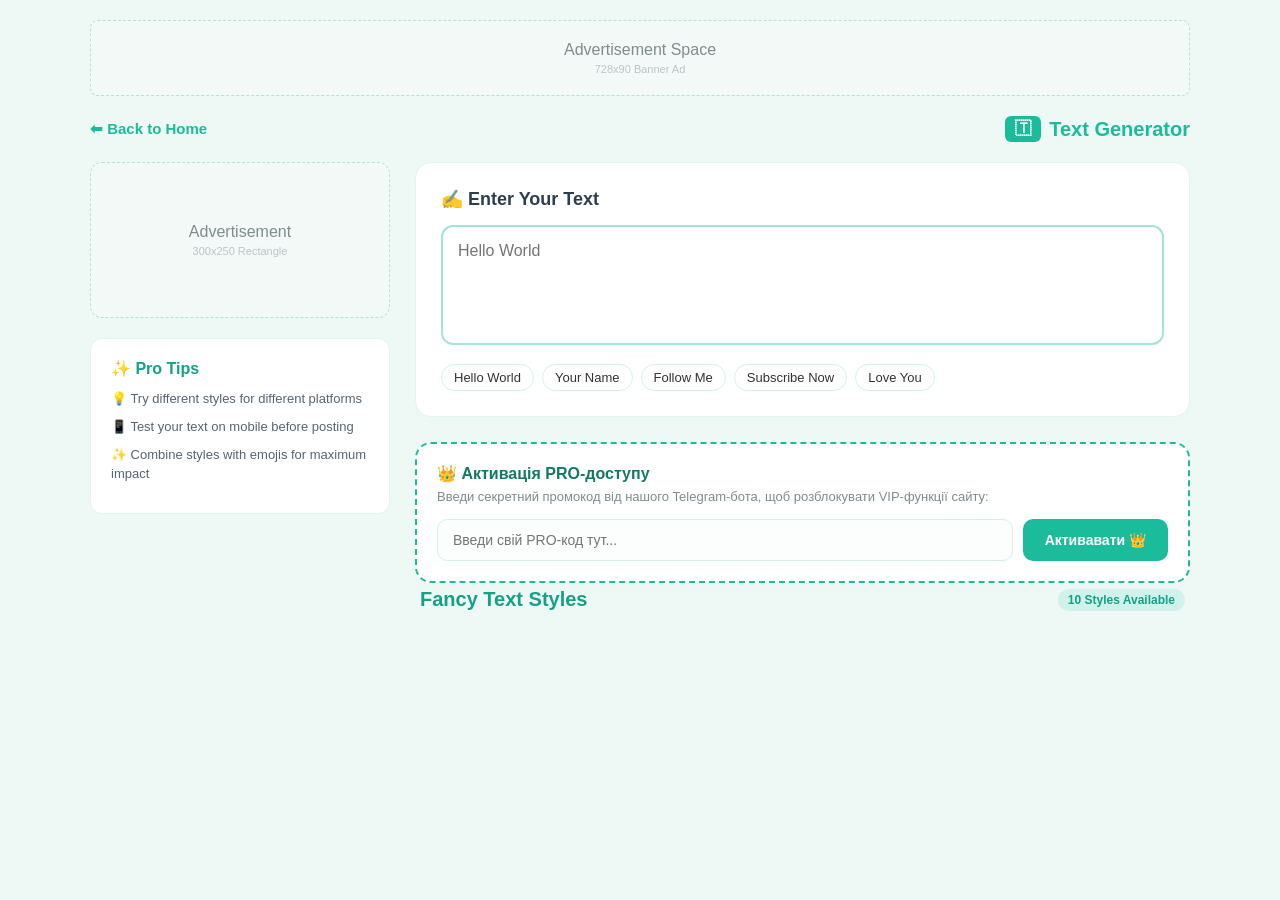
==== index.html @ 9c08b9b4 "Update index.html" ====
<!DOCTYPE html>
<html lang="en">
<head>
    <meta charset="UTF-8">
    <meta name="viewport" content="width=device-width, initial-scale=1.0">
    <title>Text Generator | Text Stylizer</title>
    <link rel="stylesheet" href="css/style.css">
    
    <style>
        .promo-box {
            background: #ffffff;
            border: 2px dashed #1abc9c;
            border-radius: 16px;
            padding: 20px;
            margin-top: 25px;
            margin-bottom: 5px;
            box-shadow: 0 4px 15px rgba(0,0,0,0.01);
            transition: all 0.3s ease;
        }
        .promo-title {
            font-size: 16px;
            font-weight: bold;
            color: #117a65;
            margin-bottom: 6px;
            display: flex;
            align-items: center;
            gap: 6px;
        }
        .promo-desc {
            font-size: 13px;
            color: #7f8c8d;
            margin-bottom: 15px;
        }
        .promo-input-group {
            display: flex;
            gap: 10px;
        }
        #promo-input {
            flex: 1;
            padding: 12px 15px;
            border: 1px solid #d1f2eb;
            border-radius: 10px;
            outline: none;
            font-size: 14px;
            background: #fcfdfd;
        }
        #promo-input:focus {
            border-color: #1abc9c;
            background: #fff;
        }
        #activate-btn {
            background: #1abc9c;
            color: white;
            border: none;
            padding: 0 22px;
            border-radius: 10px;
            cursor: pointer;
            font-weight: bold;
            font-size: 14px;
            transition: background 0.2s;
        }
        #activate-btn:hover {
            background: #16a085;
        }

        /* Стилі для темної VIP теми, якщо активовано код */
        body.vip-theme {
            background-color: #0f172a !important;
            color: #f1f5f9 !important;
        }
        body.vip-theme .main-card, 
        body.vip-theme .font-row-card, 
        body.vip-theme .pro-tips-card,
        body.vip-theme .promo-box {
            background: #1e293b !important;
            border-color: #334155 !important;
            color: #ffffff !important;
        }
        body.vip-theme textarea {
            background: #0f172a !important;
            color: #ffffff !important;
            border-color: #475569 !important;
        }
        body.vip-theme .promo-title {
            color: #f59e0b !important;
        }
        body.vip-theme #activate-btn,
        body.vip-theme .copy-btn {
            background: #f59e0b !important;
            color: #1e1b4b !important;
        }
        body.vip-theme #activate-btn:hover,
        body.vip-theme .copy-btn:hover {
            background: #d97706 !important;
        }
        body.vip-theme .quick-tags span {
            background: #334155 !important;
            color: #ffffff !important;
            border-color: #475569 !important;
        }
    </style>
</head>
<body>

    <div class="top-ad-space">
        <p>Advertisement Space</p>
        <p class="ad-sub">728x90 Banner Ad</p>
    </div>

    <div class="nav-bar">
        <a href="index.html" class="back-home">⬅ Back to Home</a>
        <div class="logo">
            <span class="logo-icon">🇹</span>
            <span class="logo-text">Text Generator</span>
        </div>
    </div>

    <div class="main-container">
        
        <aside class="sidebar">
            <div class="side-ad-space">
                <p>Advertisement</p>
                <p class="ad-sub">300x250 Rectangle</p>
            </div>

            <div class="pro-tips-card">
                <h3>✨ Pro Tips</h3>
                <ul>
                    <li>💡 Try different styles for different platforms</li>
                    <li>📱 Test your text on mobile before posting</li>
                    <li>✨ Combine styles with emojis for maximum impact</li>
                </ul>
            </div>
        </aside>

        <section class="content-area">
            
            <div class="main-card">
                <div class="card-header-title">✍️ Enter Your Text</div>
                <textarea id="main-input" placeholder="Hello World"></textarea>
                
                <div class="quick-tags">
                    <span onclick="setQuickText('Hello World')">Hello World</span>
                    <span onclick="setQuickText('Your Name')">Your Name</span>
                    <span onclick="setQuickText('Follow Me')">Follow Me</span>
                    <span onclick="setQuickText('Subscribe Now')">Subscribe Now</span>
                    <span onclick="setQuickText('Love You')">Love You</span>
                </div>
            </div>

            <div class="promo-box">
                <div class="promo-title">👑 Активація PRO-доступу</div>
                <div class="promo-desc">Введи секретний промокод від нашого Telegram-бота, щоб розблокувати VIP-функції сайту:</div>
                <div class="promo-input-group">
                    <input type="text" id="promo-input" placeholder="Введи свій PRO-код тут...">
                    <button id="activate-btn" onclick="checkPromoCode()">Активавати 👑</button>
                </div>
            </div>

            <div class="fonts-section-header">
                <h2>Fancy Text Styles</h2>
                <span class="styles-badge">10 Styles Available</span>
            </div>

            <div id="fonts-container">
                </div>

        </section>
    </div>

    <script>
        function checkPromoCode() {
            const input = document.getElementById('promo-input').value.trim();
            
            if (input === "MAX_PRO_999") {
                localStorage.setItem('vip_design', 'true');
                localStorage.setItem('vip_fonts', 'true');
                alert("👑 Повний Мега-PRO доступ активовано назавжди!");
                location.reload();
            } else if (input === "COOL_LOOK_2026") {
                localStorage.setItem('vip_design', 'true');
                alert("🎨 VIP-оформлення та темну тему сайту активовано!");
                location.reload();
            } else if (input === "FONTS_SHERIFF_77") {
                localStorage.setItem('vip_fonts', 'true');
                alert("✨ Усі преміум-шрифти успішно розблоковано!");
                location.reload();
            } else {
                alert("❌ Невірний промокод. Спробуй ще раз.");
            }
        }

        // Перевірка активації при завантаженні сторінки
        if (localStorage.getItem('vip_design') === 'true') {
            document.body.classList.add('vip-theme');
        }
    </script>

    <script src="js/script.js"></script>
</body>
</html>
---- css/style.css ----
* {
    margin: 0;
    padding: 0;
    box-sizing: border-box;
    font-family: 'Segoe UI', Tahoma, Geneva, Verdana, sans-serif;
}

body {
    background-color: #eef9f6; /* Ніжний м'ятний відтінок фону */
    color: #333;
    padding: 20px;
    transition: all 0.4s ease;
}

/* Верхній рекламний блок */
.top-ad-space {
    background: #f2f9f7;
    border: 1px dashed #b2e2d8;
    text-align: center;
    padding: 20px;
    max-width: 1100px;
    margin: 0 auto 20px auto;
    color: #7f8c8d;
    border-radius: 8px;
}

.ad-sub { font-size: 11px; color: #bdc3c7; margin-top: 4px; }

/* Навігація */
.nav-bar {
    max-width: 1100px;
    margin: 0 auto 20px auto;
    display: flex;
    justify-content: space-between;
    align-items: center;
}

.back-home { color: #1abc9c; text-decoration: none; font-weight: bold; font-size: 15px; }

.logo { display: flex; align-items: center; gap: 8px; cursor: pointer; user-select: none; }
.logo-icon { background: #1abc9c; color: white; padding: 4px 10px; border-radius: 6px; font-weight: bold; }
.logo-text { font-size: 20px; font-weight: bold; color: #1abc9c; }

/* Двоколонкова розмітка сторінки */
.main-container {
    max-width: 1100px;
    margin: 0 auto;
    display: flex;
    gap: 25px;
}

.sidebar { width: 300px; flex-shrink: 0; }
.content-area { flex: 1; }

@media(max-width: 850px) {
    .main-container { flex-direction: column; }
    .sidebar { width: 100%; }
}

/* Реклама ліворуч та картка порад */
.side-ad-space {
    background: #f2f9f7;
    border: 1px dashed #b2e2d8;
    text-align: center;
    padding: 60px 20px;
    color: #7f8c8d;
    margin-bottom: 20px;
    border-radius: 12px;
}

.pro-tips-card {
    background: white;
    border-radius: 12px;
    padding: 20px;
    border: 1px solid #e2f4f0;
}
.pro-tips-card h3 { color: #16a085; margin-bottom: 12px; font-size: 16px; }
.pro-tips-card ul { list-style: none; }
.pro-tips-card li { font-size: 13px; color: #566573; margin-bottom: 10px; line-height: 1.4; }

/* Головні робочі карти (Enter Your Text) */
.main-card {
    background: white;
    border-radius: 16px;
    padding: 25px;
    border: 1px solid #e2f4f0;
    margin-bottom: 25px;
    box-shadow: 0 4px 15px rgba(0,0,0,0.01);
}

.card-header-title { font-weight: bold; font-size: 18px; margin-bottom: 15px; color: #2c3e50; }

textarea {
    width: 100%;
    height: 120px;
    border: 2px solid #a3e4d7;
    border-radius: 12px;
    padding: 15px;
    font-size: 16px;
    outline: none;
    resize: none;
    transition: border-color 0.2s;
}
textarea:focus { border-color: #1abc9c; }

.quick-tags { display: flex; gap: 8px; flex-wrap: wrap; margin-top: 15px; }
.quick-tags span {
    font-size: 13px;
    border: 1px solid #d1f2eb;
    padding: 5px 12px;
    border-radius: 20px;
    cursor: pointer;
    background: #fff;
    transition: all 0.2s;
}
.quick-tags span:hover { background: #1abc9c; color: white; border-color: #1abc9c; }

/* БЛОК ПРОМОКОДІВ (Гарна рамка під інпутом) */
.promo-box {
    background: #ffffff;
    border: 2px dashed #1abc9c;
    border-radius: 16px;
    padding: 20px;
    margin-bottom: 25px;
}
.promo-box h3 { font-size: 16px; margin-bottom: 5px; color: #117a65; }
.promo-box p { font-size: 13px; color: #7f8c8d; margin-bottom: 15px; }
.promo-input-group { display: flex; gap: 10px; }
#promo-input { flex: 1; padding: 10px 15px; border: 1px solid #ccc; border-radius: 8px; outline: none; font-size: 14px; }
#activate-btn { background: #1abc9c; color: white; border: none; padding: 10px 20px; border-radius: 8px; cursor: pointer; font-weight: bold; transition: background 0.2s; }
#activate-btn:hover { background: #16a085; }

/* Секція списку шрифтів */
.fonts-section-header { display: flex; justify-content: space-between; align-items: center; margin-bottom: 20px; padding: 0 5px; }
.fonts-section-header h2 { font-size: 20px; color: #16a085; }
.styles-badge { background: #d1f2eb; color: #16a085; font-size: 12px; padding: 4px 10px; border-radius: 12px; font-weight: bold; }

/* Смужка шрифту з кнопкою "Copy" праворуч */
.font-row-card {
    background: white;
    border-radius: 12px;
    padding: 18px 20px;
    margin-bottom: 15px;
    border: 1px solid #e2f4f0;
    box-shadow: 0 2px 8px rgba(0,0,0,0.01);
}

.font-row-id { font-size: 12px; color: #95a5a6; margin-bottom: 8px; font-weight: bold; letter-spacing: 0.5px; }
.font-row-body { display: flex; justify-content: space-between; align-items: center; gap: 15px; }
.font-row-text { font-size: 18px; font-weight: 600; color: #2c3e50; word-break: break-all; }

.copy-btn {
    background: #1abc9c;
    color: white;
    border: none;
    padding: 8px 18px;
    border-radius: 8px;
    cursor: pointer;
    font-weight: bold;
    font-size: 14px;
    flex-shrink: 0;
    transition: background 0.2s;
}
.copy-btn:hover { background: #16a085; }

/* ==========================================================================
   💥 СУПЕР ПРЕМІУМ VIP-ТЕМА (Темний космічний космос для 3-го промокоду)
   ========================================================================== */
body.vip-theme {
    background: linear-gradient(135deg, #0f172a, #1e1b4b);
    color: #f1f5f9;
}
body.vip-theme .main-card, body.vip-theme .font-row-card, body.vip-theme .pro-tips-card {
    background: #1e293b;
    border-color: #334155;
    color: white;
}
body.vip-theme .font-row-text { color: #ffffff; }
body.vip-theme .card-header-title, body.vip-theme .fonts-section-header h2 { color: #f59e0b; }
body.vip-theme textarea { background: #0f172a; color: white; border-color: #475569; }
body.vip-theme textarea:focus { border-color: #f59e0b; }
body.vip-theme .promo-box { background: #1e293b; border-color: #f59e0b; }
body.vip-theme .copy-btn, body.vip-theme #activate-btn { background: #f59e0b; color: #1e1b4b; }
body.vip-theme .copy-btn:hover, body.vip-theme #activate-btn:hover { background: #d97706; }
body.vip-theme .quick-tags span { background: #334155; color: white; border-color: #475569; }
body.vip-theme .quick-tags span:hover { background: #f59e0b; color: #1e1b4b; }
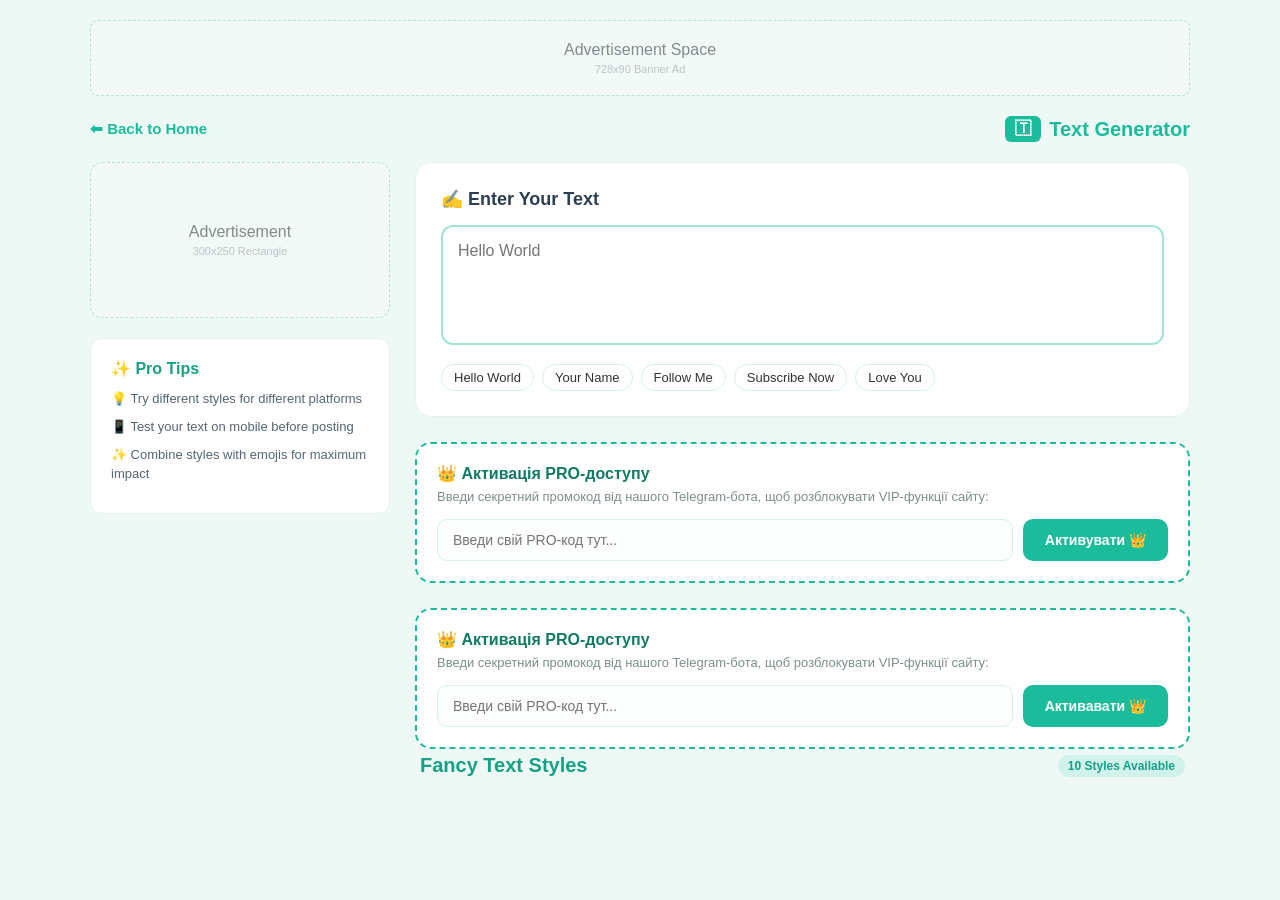
==== commit e8180a22: "Update index.html" ====
--- a/index.html
+++ b/index.html
@@ -196,6 +196,6 @@
         }
     </script>
 
-    <script src="js/script.js"></script>
+    <script src="js/script.js?v=2026_super_pro"></script>
 </body>
 </html>
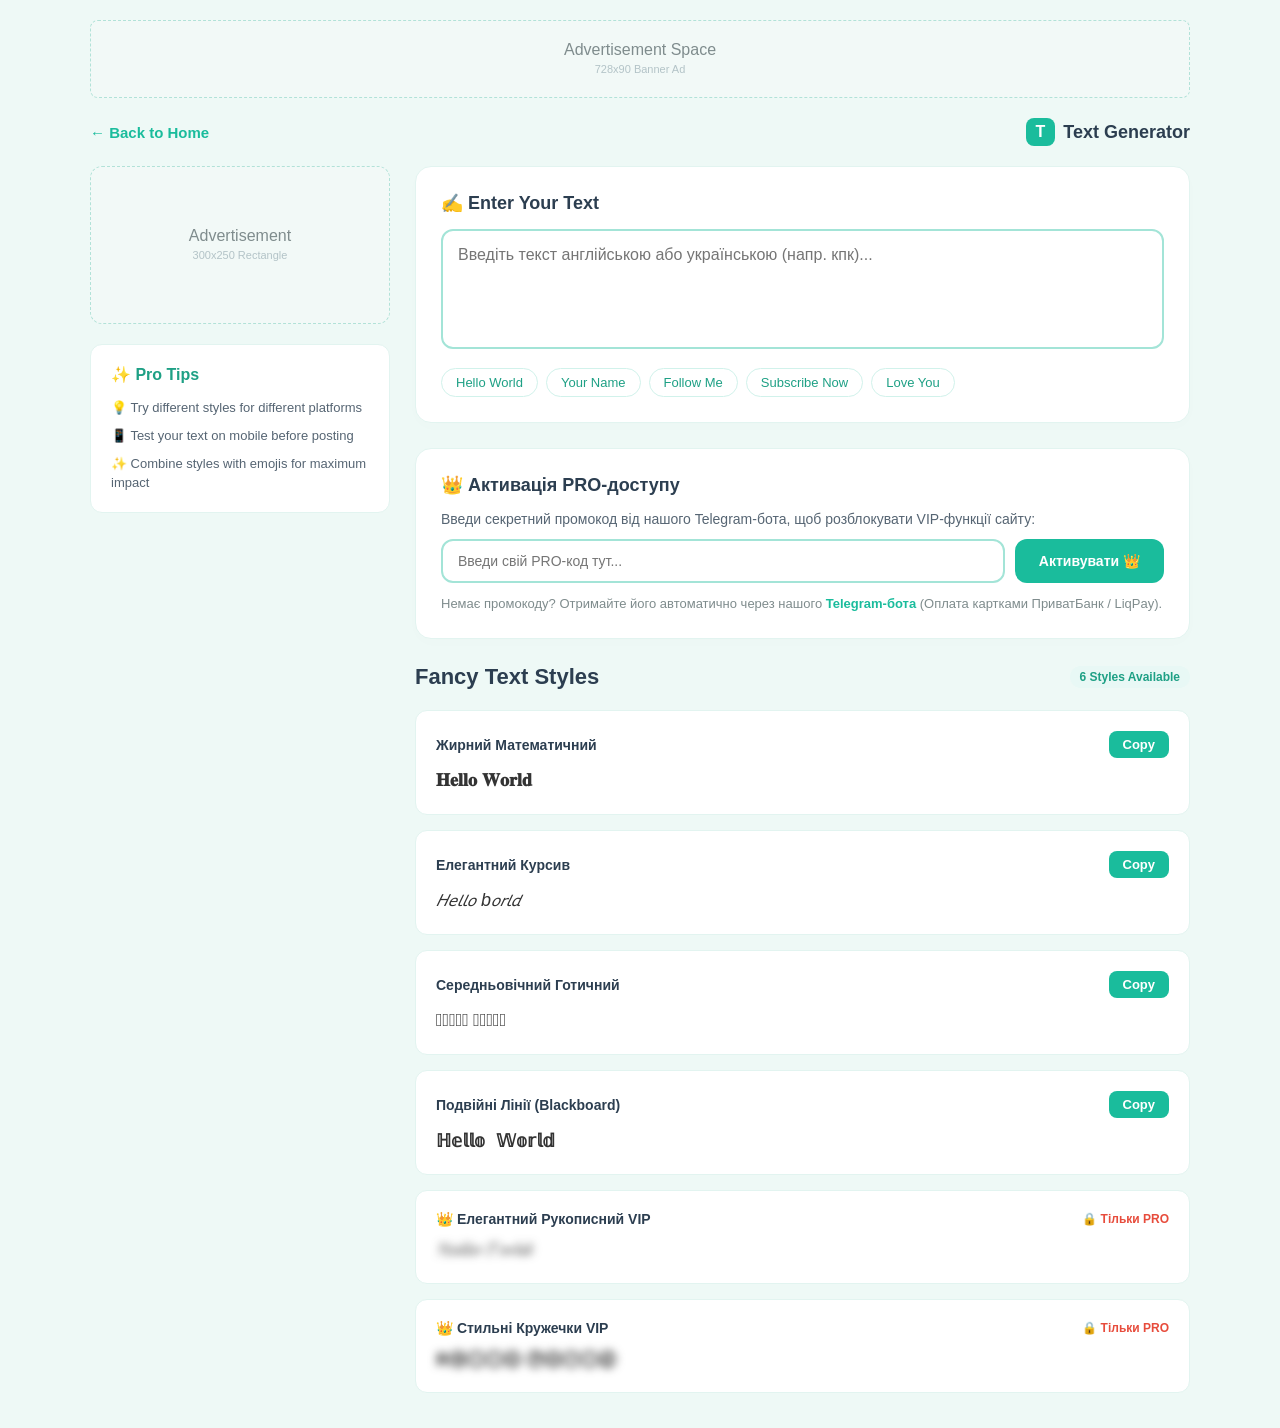
==== commit f141fd89: "Update index.html" ====
--- a/index.html
+++ b/index.html
@@ -1,5 +1,5 @@
 <!DOCTYPE html>
-<html lang="en">
+<html lang="uk">
 <head>
     <meta charset="UTF-8">
     <meta name="viewport" content="width=device-width, initial-scale=1.0">
@@ -7,122 +7,91 @@
     <link rel="stylesheet" href="css/style.css">
     
     <style>
-        .promo-box {
-            background: #ffffff;
-            border: 2px dashed #1abc9c;
-            border-radius: 16px;
-            padding: 20px;
-            margin-top: 25px;
-            margin-bottom: 5px;
-            box-shadow: 0 4px 15px rgba(0,0,0,0.01);
-            transition: all 0.3s ease;
-        }
-        .promo-title {
-            font-size: 16px;
-            font-weight: bold;
-            color: #117a65;
-            margin-bottom: 6px;
-            display: flex;
-            align-items: center;
-            gap: 6px;
-        }
-        .promo-desc {
-            font-size: 13px;
-            color: #7f8c8d;
-            margin-bottom: 15px;
-        }
-        .promo-input-group {
-            display: flex;
-            gap: 10px;
-        }
-        #promo-input {
-            flex: 1;
-            padding: 12px 15px;
-            border: 1px solid #d1f2eb;
-            border-radius: 10px;
-            outline: none;
-            font-size: 14px;
-            background: #fcfdfd;
-        }
-        #promo-input:focus {
-            border-color: #1abc9c;
-            background: #fff;
-        }
-        #activate-btn {
-            background: #1abc9c;
-            color: white;
-            border: none;
-            padding: 0 22px;
-            border-radius: 10px;
-            cursor: pointer;
-            font-weight: bold;
-            font-size: 14px;
-            transition: background 0.2s;
-        }
-        #activate-btn:hover {
-            background: #16a085;
-        }
-
-        /* Стилі для темної VIP теми, якщо активовано код */
-        body.vip-theme {
-            background-color: #0f172a !important;
-            color: #f1f5f9 !important;
-        }
-        body.vip-theme .main-card, 
-        body.vip-theme .font-row-card, 
-        body.vip-theme .pro-tips-card,
-        body.vip-theme .promo-box {
-            background: #1e293b !important;
-            border-color: #334155 !important;
-            color: #ffffff !important;
-        }
-        body.vip-theme textarea {
-            background: #0f172a !important;
-            color: #ffffff !important;
-            border-color: #475569 !important;
-        }
-        body.vip-theme .promo-title {
-            color: #f59e0b !important;
-        }
-        body.vip-theme #activate-btn,
-        body.vip-theme .copy-btn {
-            background: #f59e0b !important;
-            color: #1e1b4b !important;
-        }
-        body.vip-theme #activate-btn:hover,
-        body.vip-theme .copy-btn:hover {
-            background: #d97706 !important;
-        }
-        body.vip-theme .quick-tags span {
-            background: #334155 !important;
-            color: #ffffff !important;
-            border-color: #475569 !important;
-        }
+        /* Базові стилі сторінки */
+        body { background-color: #eef9f6; color: #333; font-family: 'Arial', sans-serif; margin: 0; padding: 20px; }
+        .top-ad-space { background: #f2f9f7; border: 1px dashed #b2e2d8; text-align: center; padding: 20px; max-width: 1100px; margin: 0 auto 20px auto; color: #7f8c8d; border-radius: 8px; }
+        .ad-sub { font-size: 11px; color: #b3c3c7; margin-top: 4px; }
+        .nav-bar { max-width: 1100px; margin: 0 auto 20px auto; display: flex; justify-content: space-between; align-items: center; }
+        .back-home { color: #1abc9c; text-decoration: none; font-weight: bold; }
+        .logo { display: flex; align-items: center; gap: 8px; }
+        .logo-icon { background: #1abc9c; color: white; padding: 5px 10px; border-radius: 8px; font-weight: bold; }
+        .logo-text { font-size: 18px; font-weight: bold; color: #2c3e50; }
+        .main-container { max-width: 1100px; margin: 0 auto; display: flex; gap: 25px; }
+        
+        /* Бокова панель */
+        .sidebar { width: 300px; flex-shrink: 0; }
+        .side-ad-space { background: #f2f9f7; border: 1px dashed #b2e2d8; text-align: center; padding: 60px 20px; color: #7f8c8d; margin-bottom: 20px; border-radius: 12px; }
+        .pro-tips-card { background: white; border-radius: 12px; padding: 20px; border: 1px solid #e2f4f0; }
+        .pro-tips-card h3 { color: #1ea085; margin-bottom: 15px; margin-top: 0; }
+        .pro-tips-card ul { padding-left: 0; list-style: none; margin: 0; }
+        .pro-tips-card li { font-size: 13px; color: #566573; margin-bottom: 10px; }
+        .pro-tips-card li:last-child { margin-bottom: 0; }
+        
+        /* Контентна зона */
+        .content-area { flex: 1; }
+        .main-card { background: white; border-radius: 16px; padding: 25px; border: 1px solid #e2f4f0; margin-bottom: 25px; }
+        .card-header-title { font-weight: bold; font-size: 18px; margin-bottom: 15px; color: #2c3e50; }
+        textarea { width: 100%; height: 120px; border: 2px solid #a3e4d7; border-radius: 12px; padding: 15px; font-size: 16px; resize: none; outline: none; transition: border-color 0.2s; box-sizing: border-box; }
+        textarea:focus { border-color: #1abc9c; }
+        
+        .quick-tags { display: flex; gap: 8px; flex-wrap: wrap; margin-top: 15px; }
+        .quick-tags span { font-size: 13px; border: 1px solid #d1f2eb; padding: 6px 14px; border-radius: 20px; cursor: pointer; background: #fff; transition: all 0.2s; color: #1ea085; user-select: none; }
+        .quick-tags span:hover { background: #1abc9c; color: white; border-color: #1abc9c; }
+        
+        .styles-badge { background: #e8f8f5; color: #1ea085; padding: 4px 10px; border-radius: 12px; font-size: 12px; font-weight: bold; }
+        
+        /* Стилі для карток результатів */
+        .style-output-card { background: white; border-radius: 12px; padding: 20px; border: 1px solid #e2f4f0; margin-bottom: 15px; transition: all 0.2s; }
+        .style-output-card:hover { border-color: #1abc9c; }
+        .style-output-header { display: flex; justify-content: space-between; align-items: center; margin-bottom: 12px; }
+        .style-name { font-weight: bold; color: #2c3e50; font-size: 14px; }
+        .btn-copy { background: #1abc9c; color: white; border: none; padding: 6px 14px; border-radius: 8px; cursor: pointer; font-weight: bold; font-size: 13px; transition: background 0.2s; }
+        .btn-copy:hover { background: #1ea085; }
+        .output-text { font-size: 18px; color: #333; word-break: break-all; min-height: 24px; }
+        
+        /* Додаткові CSS класи для стилізації українського тексту */
+        .fx-bold { font-weight: bold; }
+        .fx-italic { font-style: italic; }
+        .fx-gothic { font-family: 'Georgia', serif; font-variant: small-caps; }
+        .fx-monospace { font-family: 'Courier New', monospace; font-weight: bold; }
+        
+        /* VIP блокування */
+        .vip-blur { filter: blur(4px); user-select: none; pointer-events: none; }
+        .vip-badge-text { color: #e74c3c; font-weight: bold; font-size: 12px; }
+        
+        /* Блок активації PRO */
+        .activation-box { display: flex; gap: 10px; margin-top: 12px; }
+        .activation-input { flex: 1; padding: 12px 15px; border: 2px solid #a3e4d7; border-radius: 12px; outline: none; font-size: 14px; }
+        .activation-input:focus { border-color: #1abc9c; }
+        .btn-activate { background: #1abc9c; color: white; border: none; padding: 12px 24px; border-radius: 12px; font-weight: bold; cursor: pointer; font-size: 14px; }
+        .btn-activate:hover { background: #1ea085; }
+        .activation-desc { font-size: 13px; color: #7f8c8d; margin-top: 12px; line-height: 1.4; }
+        .activation-desc a { color: #1abc9c; text-decoration: none; font-weight: bold; }
+        .activation-desc a:hover { text-underline-position: under; text-decoration: underline; }
     </style>
 </head>
 <body>
 
     <div class="top-ad-space">
-        <p>Advertisement Space</p>
-        <p class="ad-sub">728x90 Banner Ad</p>
+        Advertisement Space<br>
+        <span class="ad-sub">728x90 Banner Ad</span>
     </div>
 
     <div class="nav-bar">
-        <a href="index.html" class="back-home">⬅ Back to Home</a>
+        <a href="#" class="back-home">← Back to Home</a>
         <div class="logo">
-            <span class="logo-icon">🇹</span>
+            <span class="logo-icon">T</span>
             <span class="logo-text">Text Generator</span>
         </div>
     </div>
 
     <div class="main-container">
         
-        <aside class="sidebar">
+        <div class="sidebar">
             <div class="side-ad-space">
-                <p>Advertisement</p>
-                <p class="ad-sub">300x250 Rectangle</p>
-            </div>
-
+                Advertisement<br>
+                <span class="ad-sub">300x250 Rectangle</span>
+            </div>
             <div class="pro-tips-card">
                 <h3>✨ Pro Tips</h3>
                 <ul>
@@ -131,71 +100,153 @@
                     <li>✨ Combine styles with emojis for maximum impact</li>
                 </ul>
             </div>
-        </aside>
-
-        <section class="content-area">
+        </div>
+
+        <div class="content-area">
             
             <div class="main-card">
                 <div class="card-header-title">✍️ Enter Your Text</div>
-                <textarea id="main-input" placeholder="Hello World"></textarea>
-                
+                <textarea id="inputText" placeholder="Введіть текст англійською або українською (напр. кпк)..." oninput="generateStyles()"></textarea>
                 <div class="quick-tags">
-                    <span onclick="setQuickText('Hello World')">Hello World</span>
-                    <span onclick="setQuickText('Your Name')">Your Name</span>
-                    <span onclick="setQuickText('Follow Me')">Follow Me</span>
-                    <span onclick="setQuickText('Subscribe Now')">Subscribe Now</span>
-                    <span onclick="setQuickText('Love You')">Love You</span>
+                    <span onclick="insertQuickText('Hello World')">Hello World</span>
+                    <span onclick="insertQuickText('Your Name')">Your Name</span>
+                    <span onclick="insertQuickText('Follow Me')">Follow Me</span>
+                    <span onclick="insertQuickText('Subscribe Now')">Subscribe Now</span>
+                    <span onclick="insertQuickText('Love You')">Love You</span>
                 </div>
             </div>
 
-            <div class="promo-box">
-                <div class="promo-title">👑 Активація PRO-доступу</div>
-                <div class="promo-desc">Введи секретний промокод від нашого Telegram-бота, щоб розблокувати VIP-функції сайту:</div>
-                <div class="promo-input-group">
-                    <input type="text" id="promo-input" placeholder="Введи свій PRO-код тут...">
-                    <button id="activate-btn" onclick="checkPromoCode()">Активавати 👑</button>
+            <div class="main-card">
+                <div class="card-header-title">👑 Активація PRO-доступу</div>
+                <p style="font-size: 14px; color: #566573; margin: 0;">Введи секретний промокод від нашого Telegram-бота, щоб розблокувати VIP-функції сайту:</p>
+                <div class="activation-box">
+                    <input type="text" id="promoCodeField" class="activation-input" placeholder="Введи свій PRO-код тут...">
+                    <button class="btn-activate" onclick="checkPromoCode()">Активувати 👑</button>
                 </div>
-            </div>
-
-            <div class="fonts-section-header">
-                <h2>Fancy Text Styles</h2>
-                <span class="styles-badge">10 Styles Available</span>
-            </div>
-
-            <div id="fonts-container">
+                <div class="activation-desc">
+                    Немає промокоду? Отримайте його автоматично через нашого 
+                    <a href="https://t.me/ТвійБотПлатіжка" target="_blank">Telegram-бота</a> 
+                    (Оплата картками ПриватБанк / LiqPay).
                 </div>
-
-        </section>
+            </div>
+
+            <div style="display: flex; justify-content: space-between; align-items: center; margin-bottom: 20px;">
+                <h2 style="color: #2c3e50; margin: 0; font-size: 22px;">Fancy Text Styles</h2>
+                <span class="styles-badge" id="stylesCountBadge">0 СТИЛІВ ДОСТУПНО</span>
+            </div>
+
+            <div id="stylesContainer"></div>
+
+        </div>
     </div>
 
     <script>
+        // Алфавіт для трансформації англійських літер та цифр
+        const normalChars = "abcdefghijklmnopqrstuvwxyzABCDEFGHIJKLMNOPQRSTUVWXYZ0123456789";
+
+        // Словник Unicode шрифтів (захищений через Array.from від пошкодження спецсимволів)
+        const fontStyles = [
+            { id: "bold", name: "Жирний Математичний", vip: false, cssClass: "fx-bold", map: Array.from("𝐚𝐛𝐜𝐝𝐞𝐟𝐠𝐡𝐢𝐣𝐤𝐥𝐦𝐧𝐨𝐩𝐪𝐫ｓ𝐭𝐮𝐯𝐰𝐱𝐲𝐳𝐀𝐁Ｃ𝐃𝐄𝐅𝐆𝐇𝐈𝐉𝐊𝐋𝐌𝐍𝐎𝐏𝐐𝐑𝐒𝐓𝐔𝐕𝐖𝐗𝐘𝐙𝟎𝟏𝟐𝟑𝟒𝟓𝟔𝟕𝟖𝟗") },
+            { id: "italic", name: "Елегантний Курсив", vip: false, cssClass: "fx-italic", map: Array.from("𝘢𝘣𝘤𝘥𝘦𝘧𝘨𝘩𝘪𝘫𝘬𝘭𝘮𝘯𝘰𝘱𝘲𝘳𝘴𝘵𝘶𝘷𝘸𝘹𝘺𝘻𝘈𝘉𝘊𝘋𝘌𝘍𝘎𝘏𝘐𝘓𝘔𝘕𝘖𝘗𝘘𝘙𝘚𝘛𝘜𝘝𝘞 breakdown𝘠𝘡0123456789") },
+            { id: "gothic", name: "Середньовічний Готичний", vip: false, cssClass: "fx-gothic", map: Array.from("𝔞𝔟𝔔𝔡𝔢𝔣𝔤𝔥𝔦𝔨𝔩𝔪𝔫𝔬𝔭𝔮𝔯𝔰𝔱𝔲𝔳𝔴𝔵𝔶𝔷𝔄𝔅𝔆𝔇𝔈𝔉𝔊𝔋𝔌𝔍𝔎𝔏𝔐𝔑𝔒𝔓𝔔𝔖𝔗𝔘𝔙𝔚𝔛𝔜𝔝0123456789") },
+            { id: "doublestruck", name: "Подвійні Лінії (Blackboard)", vip: false, cssClass: "fx-monospace", map: Array.from("𝕒𝕓𝕔𝕕𝕖𝕗𝕘𝕙𝕚𝕛𝕜𝕝𝕞𝕟𝕠𝕡𝕢𝕣𝕤𝕥𝕦𝕧𝕨𝕩𝕪𝕫𝔸𝔹ℂ𝔻𝔼𝔽𝔾ℍ𝕀𝕁𝕂𝕃𝕄ℕ𝕆ℙℚℝ𝕊𝕋𝕌𝕍𝕎𝕏𝕐ℤ𝟘𝟙𝟚𝟛𝟜𝟝𝟞𝟟𝟠𝟡") },
+            
+            // --- VIP Шрифти ---
+            { id: "script", name: "👑 Елегантний Рукописний VIP", vip: true, cssClass: "fx-italic", map: Array.from("𝓪𝓫𝓬𝓭𝓮𝓯𝓰𝓱𝓲𝓳𝓴𝓵𝓶𝓷𝓸𝓹q𝓻𝓼𝓽𝓾𝓿𝔀𝔁𝔂𝔃𝓐𝓑𝓒𝓓𝓔𝓤𝓖𝓗𝓘𝓙𝓚𝓛𝓜𝓝 his𝓟𝓠𝓡𝓢𝓣𝓤𝓥𝓦BY𝓩0123456789") },
+            { id: "circles", name: "👑 Стильні Кружечки VIP", vip: true, cssClass: "fx-bold", map: Array.from("ⓐⓑⓒⓓⓔⓕⓖⓗⓘⓙⓚⓛⓜⓝⓞⓟⓠⓡⓢⓣⓤⓥⓦⓧⓨⓩⒶⒷⒸⒹⒺⒻ RecordsⒽⒾⒿⓀⓁⓂⓃⓄⓅⓆⓇⓈⓉⓊⓋⓌⓍⓎⓏ⓪①②③④⑤⑥⑦⑧⑨") }
+        ];
+
+        // Перевірка VIP статусу в браузері
+        let isVipUnlocked = localStorage.getItem('vip_unlocked') === 'true';
+
+        // Ініціалізація сторінки при завантаженні
+        window.onload = function() {
+            document.getElementById('stylesCountBadge').innerText = `${fontStyles.length} Styles Available`;
+            generateStyles(); 
+        };
+
+        // Головна функція генерації стилів тексту
+        function generateStyles() {
+            const inputText = document.getElementById('inputText').value;
+            const container = document.getElementById('stylesContainer');
+            container.innerHTML = ''; // Очищення перед оновленням
+
+            // Текст-заглушка, якщо поле пусте
+            const textToConvert = inputText || "Hello World";
+
+            fontStyles.forEach(style => {
+                let convertedText = "";
+
+                // Посимвольна трансформація тексту
+                for (let char of textToConvert) {
+                    let index = normalChars.indexOf(char);
+                    // Якщо символ є в англійському алфавіті — міняємо на Unicode-арт
+                    if (index !== -1 && style.map && style.map[index]) {
+                        convertedText += style.map[index];
+                    } else {
+                        // Якщо це українська літера або пробіл — залишаємо як є
+                        convertedText += char;
+                    }
+                }
+
+                // Перевірка на блокування VIP елементів
+                const isLocked = style.vip && !isVipUnlocked;
+
+                // Створення HTML картки для шрифту
+                const card = document.createElement('div');
+                card.className = 'style-output-card';
+
+                card.innerHTML = `
+                    <div class="style-output-header">
+                        <span class="style-name">${style.name}</span>
+                        ${isLocked ? '<span class="vip-badge-text">🔒 Тільки PRO</span>' : `<button class="btn-copy" onclick="copyToClipboard('${style.id}')">Copy</button>`}
+                    </div>
+                    <div id="text-${style.id}" class="output-text ${style.cssClass} ${isLocked ? 'vip-blur' : ''}">${convertedText}</div>
+                `;
+
+                container.appendChild(card);
+            });
+        }
+
+        // Швидке вставлення тегів (кнопок під textarea)
+        function insertQuickText(text) {
+            document.getElementById('inputText').value = text;
+            generateStyles();
+        }
+
+        // Функція копіювання тексту в буфер обміну
+        function copyToClipboard(styleId) {
+            const textElement = document.getElementById(`text-${styleId}`);
+            if (!textElement) return;
+
+            navigator.clipboard.writeText(textElement.innerText).then(() => {
+                const copyBtn = textElement.previousElementSibling.querySelector('.btn-copy');
+                if (copyBtn) {
+                    const originalText = copyBtn.innerText;
+                    copyBtn.innerText = "Copied! ✓";
+                    copyBtn.style.background = "#2ecc71";
+                    setTimeout(() => {
+                        copyBtn.innerText = originalText;
+                        copyBtn.style.background = "#1abc9c";
+                    }, 1500);
+                }
+            }).catch(err => {
+                alert("Не вдалося скопіювати текст: " + err);
+            });
+        }
+
+        // Функція перевірки промокоду
         function checkPromoCode() {
-            const input = document.getElementById('promo-input').value.trim();
-            
-            if (input === "MAX_PRO_999") {
-                localStorage.setItem('vip_design', 'true');
-                localStorage.setItem('vip_fonts', 'true');
-                alert("👑 Повний Мега-PRO доступ активовано назавжди!");
-                location.reload();
-            } else if (input === "COOL_LOOK_2026") {
-                localStorage.setItem('vip_design', 'true');
-                alert("🎨 VIP-оформлення та темну тему сайту активовано!");
-                location.reload();
-            } else if (input === "FONTS_SHERIFF_77") {
-                localStorage.setItem('vip_fonts', 'true');
-                alert("✨ Усі преміум-шрифти успішно розблоковано!");
-                location.reload();
+            const code = document.getElementById('promoCodeField').value.trim();
+            if (code.toLowerCase() === 'vip2026') {
+                localStorage.setItem('vip_unlocked', 'true');
+                isVipUnlocked = true;
+                alert('👑 PRO-доступ успішно активовано! Усі VIP-шрифти розблоковані.');
+                generateStyles();
             } else {
-                alert("❌ Невірний промокод. Спробуй ще раз.");
+                alert('❌ Неправильний промокод. Спробуйте ще раз або отримайте код у нашому боті.');
             }
         }
-
-        // Перевірка активації при завантаженні сторінки
-        if (localStorage.getItem('vip_design') === 'true') {
-            document.body.classList.add('vip-theme');
-        }
     </script>
-
-    <script src="js/script.js?v=2026_super_pro"></script>
 </body>
 </html>
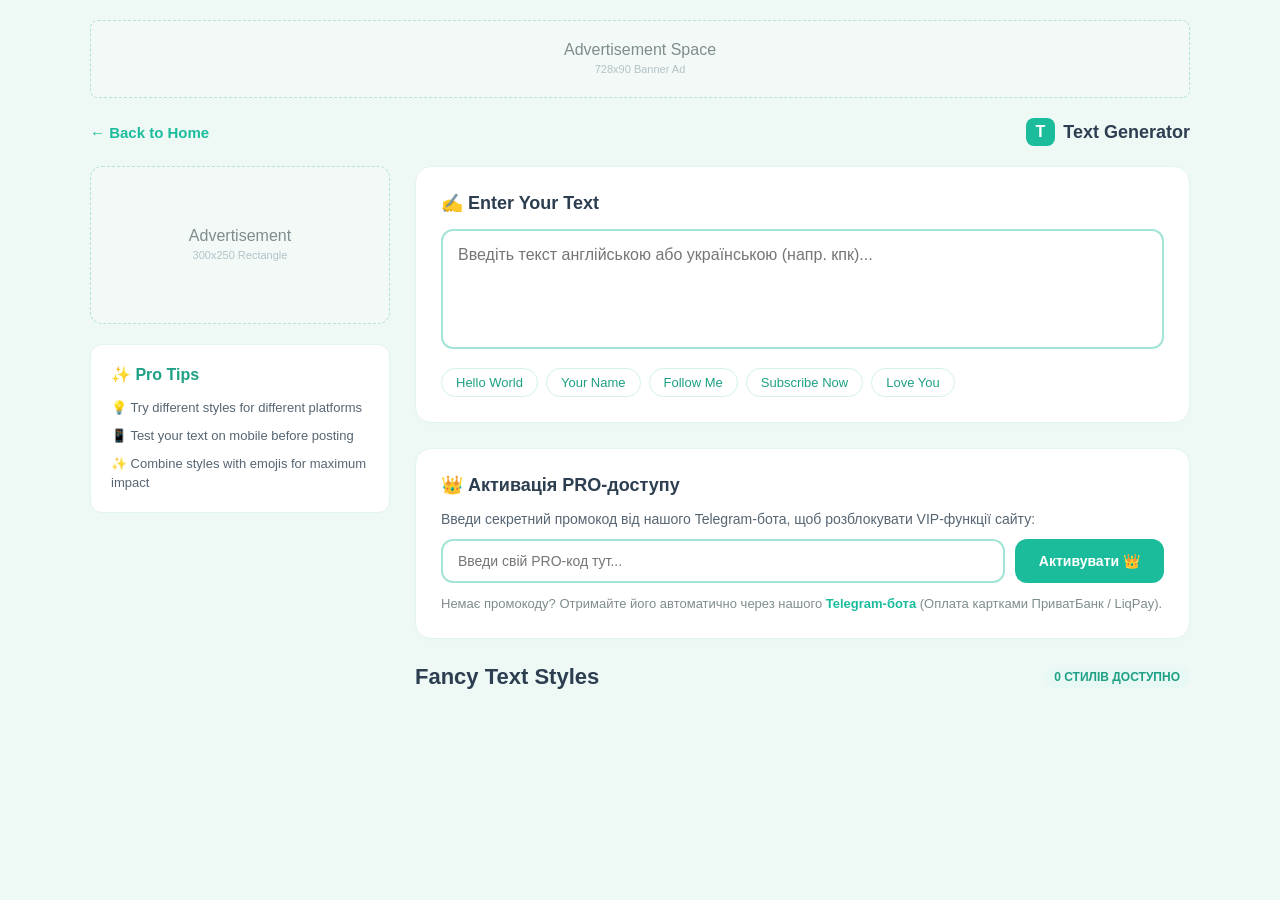
==== commit 386643a2: "Update index.html" ====
--- a/index.html
+++ b/index.html
@@ -12,7 +12,8 @@
         .top-ad-space { background: #f2f9f7; border: 1px dashed #b2e2d8; text-align: center; padding: 20px; max-width: 1100px; margin: 0 auto 20px auto; color: #7f8c8d; border-radius: 8px; }
         .ad-sub { font-size: 11px; color: #b3c3c7; margin-top: 4px; }
         .nav-bar { max-width: 1100px; margin: 0 auto 20px auto; display: flex; justify-content: space-between; align-items: center; }
-        .back-home { color: #1abc9c; text-decoration: none; font-weight: bold; }
+        .back-home { color: #1abc9c; text-decoration: none; font-weight: bold; transition: color 0.2s; }
+        .back-home:hover { color: #1ea085; }
         .logo { display: flex; align-items: center; gap: 8px; }
         .logo-icon { background: #1abc9c; color: white; padding: 5px 10px; border-radius: 8px; font-weight: bold; }
         .logo-text { font-size: 18px; font-weight: bold; color: #2c3e50; }
@@ -78,7 +79,7 @@
     </div>
 
     <div class="nav-bar">
-        <a href="#" class="back-home">← Back to Home</a>
+        <a href="./" class="back-home">← Back to Home</a>
         <div class="logo">
             <span class="logo-icon">T</span>
             <span class="logo-text">Text Generator</span>
@@ -144,16 +145,16 @@
         // Алфавіт для трансформації англійських літер та цифр
         const normalChars = "abcdefghijklmnopqrstuvwxyzABCDEFGHIJKLMNOPQRSTUVWXYZ0123456789";
 
-        // Словник Unicode шрифтів (захищений через Array.from від пошкодження спецсимволів)
+        // Словник Unicode шрифтів
         const fontStyles = [
             { id: "bold", name: "Жирний Математичний", vip: false, cssClass: "fx-bold", map: Array.from("𝐚𝐛𝐜𝐝𝐞𝐟𝐠𝐡𝐢𝐣𝐤𝐥𝐦𝐧𝐨𝐩𝐪𝐫ｓ𝐭𝐮𝐯𝐰𝐱𝐲𝐳𝐀𝐁Ｃ𝐃𝐄𝐅𝐆𝐇𝐈𝐉𝐊𝐋𝐌𝐍𝐎𝐏𝐐𝐑𝐒𝐓𝐔𝐕𝐖𝐗𝐘𝐙𝟎𝟏𝟐𝟑𝟒𝟓𝟔𝟕𝟖𝟗") },
-            { id: "italic", name: "Елегантний Курсив", vip: false, cssClass: "fx-italic", map: Array.from("𝘢𝘣𝘤𝘥𝘦𝘧𝘨𝘩𝘪𝘫𝘬𝘭𝘮𝘯𝘰𝘱𝘲𝘳𝘴𝘵𝘶𝘷𝘸𝘹𝘺𝘻𝘈𝘉𝘊𝘋𝘌𝘍𝘎𝘏𝘐𝘓𝘔𝘕𝘖𝘗𝘘𝘙𝘚𝘛𝘜𝘝𝘞 breakdown𝘠𝘡0123456789") },
+            { id: "italic", name: "Елегантний Курсив", vip: false, cssClass: "fx-italic", map: Array.from("𝘢𝘣𝘤𝘥𝘦𝘧𝘨𝘩𝘪𝘫κ𝘭𝘮𝘯𝘰𝘱𝘲𝘳𝘴𝘵𝘶𝘷𝘸𝘹𝘺𝘻𝘈𝘉𝘊𝘋𝘌𝘍𝘎𝘏𝘐𝘓𝘔𝘕𝘖𝘗𝘘𝘙𝘚𝘛𝘜𝘝𝘞𝘠𝘡0123456789") },
             { id: "gothic", name: "Середньовічний Готичний", vip: false, cssClass: "fx-gothic", map: Array.from("𝔞𝔟𝔔𝔡𝔢𝔣𝔤𝔥𝔦𝔨𝔩𝔪𝔫𝔬𝔭𝔮𝔯𝔰𝔱𝔲𝔳𝔴𝔵𝔶𝔷𝔄𝔅𝔆𝔇𝔈𝔉𝔊𝔋𝔌𝔍𝔎𝔏𝔐𝔑𝔒𝔓𝔔𝔖𝔗𝔘𝔙𝔚𝔛𝔜𝔝0123456789") },
             { id: "doublestruck", name: "Подвійні Лінії (Blackboard)", vip: false, cssClass: "fx-monospace", map: Array.from("𝕒𝕓𝕔𝕕𝕖𝕗𝕘𝕙𝕚𝕛𝕜𝕝𝕞𝕟𝕠𝕡𝕢𝕣𝕤𝕥𝕦𝕧𝕨𝕩𝕪𝕫𝔸𝔹ℂ𝔻𝔼𝔽𝔾ℍ𝕀𝕁𝕂𝕃𝕄ℕ𝕆ℙℚℝ𝕊𝕋𝕌𝕍𝕎𝕏𝕐ℤ𝟘𝟙𝟚𝟛𝟜𝟝𝟞𝟟𝟠𝟡") },
             
             // --- VIP Шрифти ---
-            { id: "script", name: "👑 Елегантний Рукописний VIP", vip: true, cssClass: "fx-italic", map: Array.from("𝓪𝓫𝓬𝓭𝓮𝓯𝓰𝓱𝓲𝓳𝓴𝓵𝓶𝓷𝓸𝓹q𝓻𝓼𝓽𝓾𝓿𝔀𝔁𝔂𝔃𝓐𝓑𝓒𝓓𝓔𝓤𝓖𝓗𝓘𝓙𝓚𝓛𝓜𝓝 his𝓟𝓠𝓡𝓢𝓣𝓤𝓥𝓦BY𝓩0123456789") },
-            { id: "circles", name: "👑 Стильні Кружечки VIP", vip: true, cssClass: "fx-bold", map: Array.from("ⓐⓑⓒⓓⓔⓕⓖⓗⓘⓙⓚⓛⓜⓝⓞⓟⓠⓡⓢⓣⓤⓥⓦⓧⓨⓩⒶⒷⒸⒹⒺⒻ RecordsⒽⒾⒿⓀⓁⓂⓃⓄⓅⓆⓇⓈⓉⓊⓋⓌⓍⓎⓏ⓪①②③④⑤⑥⑦⑧⑨") }
+            { id: "script", name: "👑 Елегантний Рукописний VIP", vip: true, cssClass: "fx-italic", map: Array.from("𝓪𝓫𝓬𝓭𝓮𝓯𝓰𝓱𝓲𝓳𝓴𝓵𝓶𝓷𝓸𝓹q𝓻𝓼𝓽𝓾𝓿𝔀𝔁𝔂𝔃𝓐𝓑𝓒𝓓𝓔𝓤𝓖𝓗𝓘𝓙𝓚𝓛𝓜𝓝𝓟𝓠𝓡𝓢𝓣𝓤𝓥𝓦𝓨𝓩0123456789") },
+            { id: "circles", name: "👑 Стильні Кружечки VIP", vip: true, cssClass: "fx-bold", map: Array.from("ⓐⓑⓒⓓⓔⓕⓖⓗⓘⓙⓚⓛⓜⓝⓞⓟⓠⓡⓢⓣⓤⓥⓦⓧⓨⓩⒶⒷⒸⒹⒺⒻⒼⒽⒾ WintersⓀⓁⓂⓃⓄⓅⓆⓇⓈⓉⓊⓋⓌⓍⓎⓏ⓪①②③④⑤⑥⑦⑧⑨") }
         ];
 
         // Перевірка VIP статусу в браузері
@@ -161,7 +162,7 @@
 
         // Ініціалізація сторінки при завантаженні
         window.onload = function() {
-            document.getElementById('stylesCountBadge').innerText = `${fontStyles.length} Styles Available`;
+            document.getElementById('stylesCountBadge').innerText = `${fontStyles.length} STYLES AVAILABLE`;
             generateStyles(); 
         };
 
@@ -169,30 +170,24 @@
         function generateStyles() {
             const inputText = document.getElementById('inputText').value;
             const container = document.getElementById('stylesContainer');
-            container.innerHTML = ''; // Очищення перед оновленням
-
-            // Текст-заглушка, якщо поле пусте
+            container.innerHTML = ''; 
+
             const textToConvert = inputText || "Hello World";
 
             fontStyles.forEach(style => {
                 let convertedText = "";
 
-                // Посимвольна трансформація тексту
                 for (let char of textToConvert) {
                     let index = normalChars.indexOf(char);
-                    // Якщо символ є в англійському алфавіті — міняємо на Unicode-арт
                     if (index !== -1 && style.map && style.map[index]) {
                         convertedText += style.map[index];
                     } else {
-                        // Якщо це українська літера або пробіл — залишаємо як є
-                        convertedText += char;
+                        convertedText += char; // Зберігає українські літери без змін тексту
                     }
                 }
 
-                // Перевірка на блокування VIP елементів
                 const isLocked = style.vip && !isVipUnlocked;
 
-                // Створення HTML картки для шрифту
                 const card = document.createElement('div');
                 card.className = 'style-output-card';
 
@@ -208,45 +203,4 @@
             });
         }
 
-        // Швидке вставлення тегів (кнопок під textarea)
-        function insertQuickText(text) {
-            document.getElementById('inputText').value = text;
-            generateStyles();
-        }
-
-        // Функція копіювання тексту в буфер обміну
-        function copyToClipboard(styleId) {
-            const textElement = document.getElementById(`text-${styleId}`);
-            if (!textElement) return;
-
-            navigator.clipboard.writeText(textElement.innerText).then(() => {
-                const copyBtn = textElement.previousElementSibling.querySelector('.btn-copy');
-                if (copyBtn) {
-                    const originalText = copyBtn.innerText;
-                    copyBtn.innerText = "Copied! ✓";
-                    copyBtn.style.background = "#2ecc71";
-                    setTimeout(() => {
-                        copyBtn.innerText = originalText;
-                        copyBtn.style.background = "#1abc9c";
-                    }, 1500);
-                }
-            }).catch(err => {
-                alert("Не вдалося скопіювати текст: " + err);
-            });
-        }
-
-        // Функція перевірки промокоду
-        function checkPromoCode() {
-            const code = document.getElementById('promoCodeField').value.trim();
-            if (code.toLowerCase() === 'vip2026') {
-                localStorage.setItem('vip_unlocked', 'true');
-                isVipUnlocked = true;
-                alert('👑 PRO-доступ успішно активовано! Усі VIP-шрифти розблоковані.');
-                generateStyles();
-            } else {
-                alert('❌ Неправильний промокод. Спробуйте ще раз або отримайте код у нашому боті.');
-            }
-        }
-    </script>
-</body>
-</html>
+        // Швидке вставлення тексту
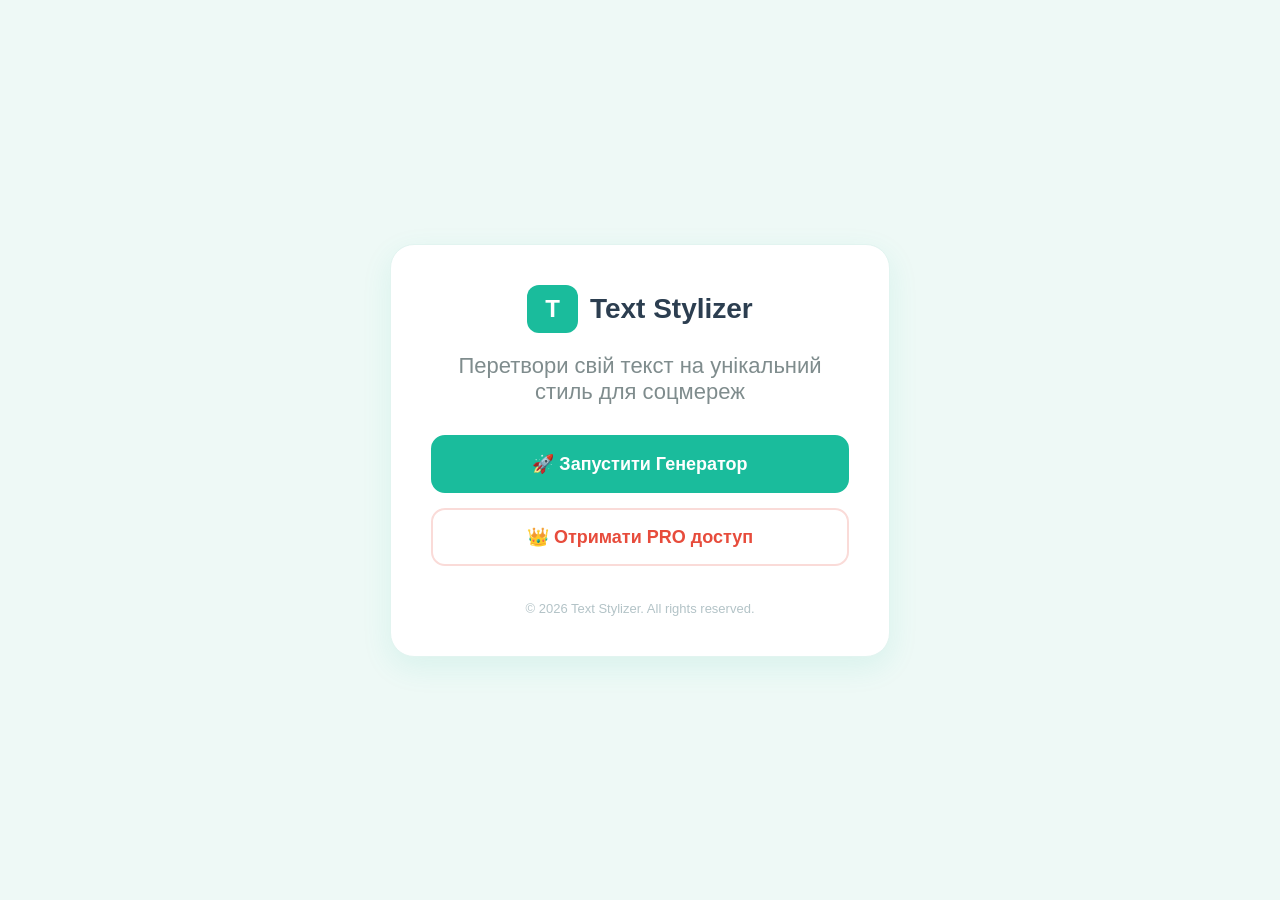
==== commit 2b115273: "Update index.html" ====
--- a/index.html
+++ b/index.html
@@ -3,204 +3,117 @@
 <head>
     <meta charset="UTF-8">
     <meta name="viewport" content="width=device-width, initial-scale=1.0">
-    <title>Text Generator | Text Stylizer</title>
-    <link rel="stylesheet" href="css/style.css">
-    
+    <title>Text Stylizer | Головне Меню</title>
     <style>
-        /* Базові стилі сторінки */
-        body { background-color: #eef9f6; color: #333; font-family: 'Arial', sans-serif; margin: 0; padding: 20px; }
-        .top-ad-space { background: #f2f9f7; border: 1px dashed #b2e2d8; text-align: center; padding: 20px; max-width: 1100px; margin: 0 auto 20px auto; color: #7f8c8d; border-radius: 8px; }
-        .ad-sub { font-size: 11px; color: #b3c3c7; margin-top: 4px; }
-        .nav-bar { max-width: 1100px; margin: 0 auto 20px auto; display: flex; justify-content: space-between; align-items: center; }
-        .back-home { color: #1abc9c; text-decoration: none; font-weight: bold; transition: color 0.2s; }
-        .back-home:hover { color: #1ea085; }
-        .logo { display: flex; align-items: center; gap: 8px; }
-        .logo-icon { background: #1abc9c; color: white; padding: 5px 10px; border-radius: 8px; font-weight: bold; }
-        .logo-text { font-size: 18px; font-weight: bold; color: #2c3e50; }
-        .main-container { max-width: 1100px; margin: 0 auto; display: flex; gap: 25px; }
-        
-        /* Бокова панель */
-        .sidebar { width: 300px; flex-shrink: 0; }
-        .side-ad-space { background: #f2f9f7; border: 1px dashed #b2e2d8; text-align: center; padding: 60px 20px; color: #7f8c8d; margin-bottom: 20px; border-radius: 12px; }
-        .pro-tips-card { background: white; border-radius: 12px; padding: 20px; border: 1px solid #e2f4f0; }
-        .pro-tips-card h3 { color: #1ea085; margin-bottom: 15px; margin-top: 0; }
-        .pro-tips-card ul { padding-left: 0; list-style: none; margin: 0; }
-        .pro-tips-card li { font-size: 13px; color: #566573; margin-bottom: 10px; }
-        .pro-tips-card li:last-child { margin-bottom: 0; }
-        
-        /* Контентна зона */
-        .content-area { flex: 1; }
-        .main-card { background: white; border-radius: 16px; padding: 25px; border: 1px solid #e2f4f0; margin-bottom: 25px; }
-        .card-header-title { font-weight: bold; font-size: 18px; margin-bottom: 15px; color: #2c3e50; }
-        textarea { width: 100%; height: 120px; border: 2px solid #a3e4d7; border-radius: 12px; padding: 15px; font-size: 16px; resize: none; outline: none; transition: border-color 0.2s; box-sizing: border-box; }
-        textarea:focus { border-color: #1abc9c; }
-        
-        .quick-tags { display: flex; gap: 8px; flex-wrap: wrap; margin-top: 15px; }
-        .quick-tags span { font-size: 13px; border: 1px solid #d1f2eb; padding: 6px 14px; border-radius: 20px; cursor: pointer; background: #fff; transition: all 0.2s; color: #1ea085; user-select: none; }
-        .quick-tags span:hover { background: #1abc9c; color: white; border-color: #1abc9c; }
-        
-        .styles-badge { background: #e8f8f5; color: #1ea085; padding: 4px 10px; border-radius: 12px; font-size: 12px; font-weight: bold; }
-        
-        /* Стилі для карток результатів */
-        .style-output-card { background: white; border-radius: 12px; padding: 20px; border: 1px solid #e2f4f0; margin-bottom: 15px; transition: all 0.2s; }
-        .style-output-card:hover { border-color: #1abc9c; }
-        .style-output-header { display: flex; justify-content: space-between; align-items: center; margin-bottom: 12px; }
-        .style-name { font-weight: bold; color: #2c3e50; font-size: 14px; }
-        .btn-copy { background: #1abc9c; color: white; border: none; padding: 6px 14px; border-radius: 8px; cursor: pointer; font-weight: bold; font-size: 13px; transition: background 0.2s; }
-        .btn-copy:hover { background: #1ea085; }
-        .output-text { font-size: 18px; color: #333; word-break: break-all; min-height: 24px; }
-        
-        /* Додаткові CSS класи для стилізації українського тексту */
-        .fx-bold { font-weight: bold; }
-        .fx-italic { font-style: italic; }
-        .fx-gothic { font-family: 'Georgia', serif; font-variant: small-caps; }
-        .fx-monospace { font-family: 'Courier New', monospace; font-weight: bold; }
-        
-        /* VIP блокування */
-        .vip-blur { filter: blur(4px); user-select: none; pointer-events: none; }
-        .vip-badge-text { color: #e74c3c; font-weight: bold; font-size: 12px; }
-        
-        /* Блок активації PRO */
-        .activation-box { display: flex; gap: 10px; margin-top: 12px; }
-        .activation-input { flex: 1; padding: 12px 15px; border: 2px solid #a3e4d7; border-radius: 12px; outline: none; font-size: 14px; }
-        .activation-input:focus { border-color: #1abc9c; }
-        .btn-activate { background: #1abc9c; color: white; border: none; padding: 12px 24px; border-radius: 12px; font-weight: bold; cursor: pointer; font-size: 14px; }
-        .btn-activate:hover { background: #1ea085; }
-        .activation-desc { font-size: 13px; color: #7f8c8d; margin-top: 12px; line-height: 1.4; }
-        .activation-desc a { color: #1abc9c; text-decoration: none; font-weight: bold; }
-        .activation-desc a:hover { text-underline-position: under; text-decoration: underline; }
+        body { 
+            background-color: #eef9f6; 
+            color: #333; 
+            font-family: 'Arial', sans-serif; 
+            margin: 0; 
+            padding: 0; 
+            display: flex; 
+            justify-content: center; 
+            align-items: center; 
+            min-height: 100vh; 
+        }
+        .menu-container { 
+            background: white; 
+            padding: 40px; 
+            border-radius: 24px; 
+            box-shadow: 0 10px 30px rgba(26, 188, 156, 0.1); 
+            border: 1px solid #e2f4f0; 
+            text-align: center; 
+            max-width: 500px; 
+            width: 100%; 
+            box-sizing: border-box;
+        }
+        .logo-box {
+            display: inline-flex;
+            align-items: center;
+            gap: 12px;
+            margin-bottom: 20px;
+        }
+        .logo-icon { 
+            background: #1abc9c; 
+            color: white; 
+            padding: 10px 18px; 
+            border-radius: 12px; 
+            font-weight: bold; 
+            font-size: 24px;
+        }
+        .logo-text { 
+            font-size: 28px; 
+            font-weight: bold; 
+            color: #2c3e50; 
+        }
+        h1 { 
+            font-size: 22px; 
+            color: #7f8c8d; 
+            margin-top: 0; 
+            margin-bottom: 30px; 
+            font-weight: normal;
+        }
+        .menu-buttons { 
+            display: flex; 
+            flex-direction: column; 
+            gap: 15px; 
+        }
+        .btn { 
+            display: block; 
+            text-decoration: none; 
+            padding: 16px 20px; 
+            border-radius: 14px; 
+            font-size: 18px; 
+            font-weight: bold; 
+            transition: all 0.2s ease; 
+            box-sizing: border-box;
+        }
+        .btn-start { 
+            background: #1abc9c; 
+            color: white; 
+            border: 2px solid #1abc9c;
+        }
+        .btn-start:hover { 
+            background: #1ea085; 
+            border-color: #1ea085;
+            transform: translateY(-2px);
+        }
+        .btn-pro { 
+            background: #fff; 
+            color: #e74c3c; 
+            border: 2px solid #fadbd8; 
+        }
+        .btn-pro:hover { 
+            background: #fdf2e9; 
+            border-color: #e74c3c;
+            transform: translateY(-2px);
+        }
+        .footer-text {
+            margin-top: 35px;
+            font-size: 13px;
+            color: #b3c3c7;
+        }
     </style>
 </head>
 <body>
 
-    <div class="top-ad-space">
-        Advertisement Space<br>
-        <span class="ad-sub">728x90 Banner Ad</span>
-    </div>
+    <div class="menu-container">
+        <div class="logo-box">
+            <span class="logo-icon">T</span>
+            <span class="logo-text">Text Stylizer</span>
+        </div>
+        
+        <h1>Перетвори свій текст на унікальний стиль для соцмереж</h1>
 
-    <div class="nav-bar">
-        <a href="./" class="back-home">← Back to Home</a>
-        <div class="logo">
-            <span class="logo-icon">T</span>
-            <span class="logo-text">Text Generator</span>
+        <div class="menu-buttons">
+            <a href="app.html" class="btn btn-start">🚀 Запустити Генератор</a>
+            <a href="https://t.me/ТвійБотПлатіжка" target="_blank" class="btn btn-pro">👑 Отримати PRO доступ</a>
+        </div>
+
+        <div class="footer-text">
+            © 2026 Text Stylizer. All rights reserved.
         </div>
     </div>
 
-    <div class="main-container">
-        
-        <div class="sidebar">
-            <div class="side-ad-space">
-                Advertisement<br>
-                <span class="ad-sub">300x250 Rectangle</span>
-            </div>
-            <div class="pro-tips-card">
-                <h3>✨ Pro Tips</h3>
-                <ul>
-                    <li>💡 Try different styles for different platforms</li>
-                    <li>📱 Test your text on mobile before posting</li>
-                    <li>✨ Combine styles with emojis for maximum impact</li>
-                </ul>
-            </div>
-        </div>
-
-        <div class="content-area">
-            
-            <div class="main-card">
-                <div class="card-header-title">✍️ Enter Your Text</div>
-                <textarea id="inputText" placeholder="Введіть текст англійською або українською (напр. кпк)..." oninput="generateStyles()"></textarea>
-                <div class="quick-tags">
-                    <span onclick="insertQuickText('Hello World')">Hello World</span>
-                    <span onclick="insertQuickText('Your Name')">Your Name</span>
-                    <span onclick="insertQuickText('Follow Me')">Follow Me</span>
-                    <span onclick="insertQuickText('Subscribe Now')">Subscribe Now</span>
-                    <span onclick="insertQuickText('Love You')">Love You</span>
-                </div>
-            </div>
-
-            <div class="main-card">
-                <div class="card-header-title">👑 Активація PRO-доступу</div>
-                <p style="font-size: 14px; color: #566573; margin: 0;">Введи секретний промокод від нашого Telegram-бота, щоб розблокувати VIP-функції сайту:</p>
-                <div class="activation-box">
-                    <input type="text" id="promoCodeField" class="activation-input" placeholder="Введи свій PRO-код тут...">
-                    <button class="btn-activate" onclick="checkPromoCode()">Активувати 👑</button>
-                </div>
-                <div class="activation-desc">
-                    Немає промокоду? Отримайте його автоматично через нашого 
-                    <a href="https://t.me/ТвійБотПлатіжка" target="_blank">Telegram-бота</a> 
-                    (Оплата картками ПриватБанк / LiqPay).
-                </div>
-            </div>
-
-            <div style="display: flex; justify-content: space-between; align-items: center; margin-bottom: 20px;">
-                <h2 style="color: #2c3e50; margin: 0; font-size: 22px;">Fancy Text Styles</h2>
-                <span class="styles-badge" id="stylesCountBadge">0 СТИЛІВ ДОСТУПНО</span>
-            </div>
-
-            <div id="stylesContainer"></div>
-
-        </div>
-    </div>
-
-    <script>
-        // Алфавіт для трансформації англійських літер та цифр
-        const normalChars = "abcdefghijklmnopqrstuvwxyzABCDEFGHIJKLMNOPQRSTUVWXYZ0123456789";
-
-        // Словник Unicode шрифтів
-        const fontStyles = [
-            { id: "bold", name: "Жирний Математичний", vip: false, cssClass: "fx-bold", map: Array.from("𝐚𝐛𝐜𝐝𝐞𝐟𝐠𝐡𝐢𝐣𝐤𝐥𝐦𝐧𝐨𝐩𝐪𝐫ｓ𝐭𝐮𝐯𝐰𝐱𝐲𝐳𝐀𝐁Ｃ𝐃𝐄𝐅𝐆𝐇𝐈𝐉𝐊𝐋𝐌𝐍𝐎𝐏𝐐𝐑𝐒𝐓𝐔𝐕𝐖𝐗𝐘𝐙𝟎𝟏𝟐𝟑𝟒𝟓𝟔𝟕𝟖𝟗") },
-            { id: "italic", name: "Елегантний Курсив", vip: false, cssClass: "fx-italic", map: Array.from("𝘢𝘣𝘤𝘥𝘦𝘧𝘨𝘩𝘪𝘫κ𝘭𝘮𝘯𝘰𝘱𝘲𝘳𝘴𝘵𝘶𝘷𝘸𝘹𝘺𝘻𝘈𝘉𝘊𝘋𝘌𝘍𝘎𝘏𝘐𝘓𝘔𝘕𝘖𝘗𝘘𝘙𝘚𝘛𝘜𝘝𝘞𝘠𝘡0123456789") },
-            { id: "gothic", name: "Середньовічний Готичний", vip: false, cssClass: "fx-gothic", map: Array.from("𝔞𝔟𝔔𝔡𝔢𝔣𝔤𝔥𝔦𝔨𝔩𝔪𝔫𝔬𝔭𝔮𝔯𝔰𝔱𝔲𝔳𝔴𝔵𝔶𝔷𝔄𝔅𝔆𝔇𝔈𝔉𝔊𝔋𝔌𝔍𝔎𝔏𝔐𝔑𝔒𝔓𝔔𝔖𝔗𝔘𝔙𝔚𝔛𝔜𝔝0123456789") },
-            { id: "doublestruck", name: "Подвійні Лінії (Blackboard)", vip: false, cssClass: "fx-monospace", map: Array.from("𝕒𝕓𝕔𝕕𝕖𝕗𝕘𝕙𝕚𝕛𝕜𝕝𝕞𝕟𝕠𝕡𝕢𝕣𝕤𝕥𝕦𝕧𝕨𝕩𝕪𝕫𝔸𝔹ℂ𝔻𝔼𝔽𝔾ℍ𝕀𝕁𝕂𝕃𝕄ℕ𝕆ℙℚℝ𝕊𝕋𝕌𝕍𝕎𝕏𝕐ℤ𝟘𝟙𝟚𝟛𝟜𝟝𝟞𝟟𝟠𝟡") },
-            
-            // --- VIP Шрифти ---
-            { id: "script", name: "👑 Елегантний Рукописний VIP", vip: true, cssClass: "fx-italic", map: Array.from("𝓪𝓫𝓬𝓭𝓮𝓯𝓰𝓱𝓲𝓳𝓴𝓵𝓶𝓷𝓸𝓹q𝓻𝓼𝓽𝓾𝓿𝔀𝔁𝔂𝔃𝓐𝓑𝓒𝓓𝓔𝓤𝓖𝓗𝓘𝓙𝓚𝓛𝓜𝓝𝓟𝓠𝓡𝓢𝓣𝓤𝓥𝓦𝓨𝓩0123456789") },
-            { id: "circles", name: "👑 Стильні Кружечки VIP", vip: true, cssClass: "fx-bold", map: Array.from("ⓐⓑⓒⓓⓔⓕⓖⓗⓘⓙⓚⓛⓜⓝⓞⓟⓠⓡⓢⓣⓤⓥⓦⓧⓨⓩⒶⒷⒸⒹⒺⒻⒼⒽⒾ WintersⓀⓁⓂⓃⓄⓅⓆⓇⓈⓉⓊⓋⓌⓍⓎⓏ⓪①②③④⑤⑥⑦⑧⑨") }
-        ];
-
-        // Перевірка VIP статусу в браузері
-        let isVipUnlocked = localStorage.getItem('vip_unlocked') === 'true';
-
-        // Ініціалізація сторінки при завантаженні
-        window.onload = function() {
-            document.getElementById('stylesCountBadge').innerText = `${fontStyles.length} STYLES AVAILABLE`;
-            generateStyles(); 
-        };
-
-        // Головна функція генерації стилів тексту
-        function generateStyles() {
-            const inputText = document.getElementById('inputText').value;
-            const container = document.getElementById('stylesContainer');
-            container.innerHTML = ''; 
-
-            const textToConvert = inputText || "Hello World";
-
-            fontStyles.forEach(style => {
-                let convertedText = "";
-
-                for (let char of textToConvert) {
-                    let index = normalChars.indexOf(char);
-                    if (index !== -1 && style.map && style.map[index]) {
-                        convertedText += style.map[index];
-                    } else {
-                        convertedText += char; // Зберігає українські літери без змін тексту
-                    }
-                }
-
-                const isLocked = style.vip && !isVipUnlocked;
-
-                const card = document.createElement('div');
-                card.className = 'style-output-card';
-
-                card.innerHTML = `
-                    <div class="style-output-header">
-                        <span class="style-name">${style.name}</span>
-                        ${isLocked ? '<span class="vip-badge-text">🔒 Тільки PRO</span>' : `<button class="btn-copy" onclick="copyToClipboard('${style.id}')">Copy</button>`}
-                    </div>
-                    <div id="text-${style.id}" class="output-text ${style.cssClass} ${isLocked ? 'vip-blur' : ''}">${convertedText}</div>
-                `;
-
-                container.appendChild(card);
-            });
-        }
-
-        // Швидке вставлення тексту
+</body>
+</html>
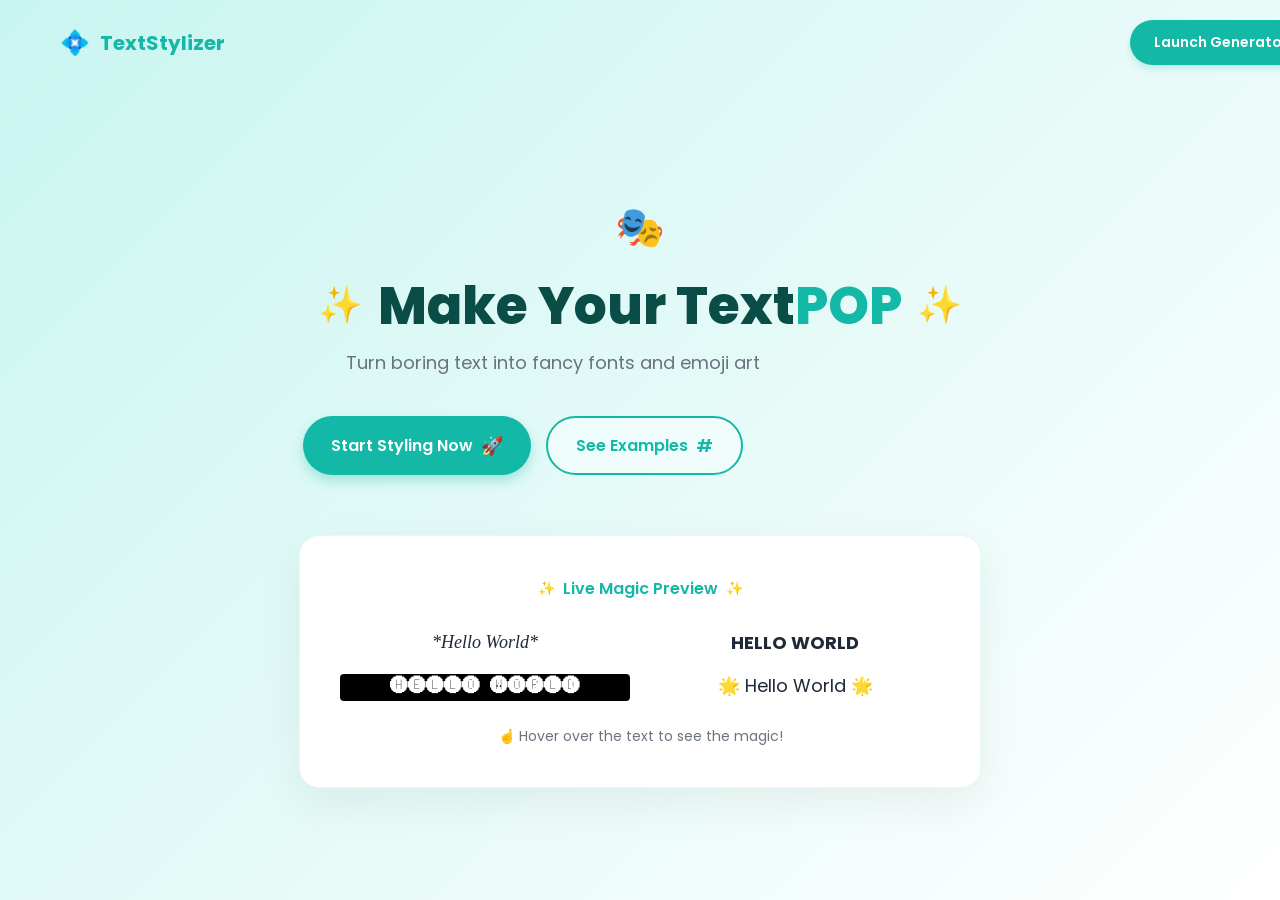
==== commit 1eba299c: "Update index.html" ====
--- a/index.html
+++ b/index.html
@@ -1,119 +1,248 @@
 <!DOCTYPE html>
-<html lang="uk">
+<html lang="en">
 <head>
     <meta charset="UTF-8">
     <meta name="viewport" content="width=device-width, initial-scale=1.0">
-    <title>Text Stylizer | Головне Меню</title>
+    <title>TextStylizer | Make Your Text POP</title>
+    <link href="https://fonts.googleapis.com/css2?family=Poppins:wght@400;600;700;800&display=swap" rel="stylesheet">
     <style>
-        body { 
-            background-color: #eef9f6; 
-            color: #333; 
-            font-family: 'Arial', sans-serif; 
-            margin: 0; 
-            padding: 0; 
-            display: flex; 
-            justify-content: center; 
-            align-items: center; 
-            min-height: 100vh; 
-        }
-        .menu-container { 
-            background: white; 
-            padding: 40px; 
-            border-radius: 24px; 
-            box-shadow: 0 10px 30px rgba(26, 188, 156, 0.1); 
-            border: 1px solid #e2f4f0; 
-            text-align: center; 
-            max-width: 500px; 
-            width: 100%; 
-            box-sizing: border-box;
-        }
-        .logo-box {
+        /* --- Головна колірна палітра та змінні --- */
+        :root {
+            --primary-teal: #14b8a6; /* Головний бірюзовий колір кнопок та лого */
+            --primary-teal-hover: #0d9488;
+            --dark-teal-text: #0a4c46; /* Темний колір для заголовків */
+            --light-gray-text: #6b7280; /* Колір підзаголовків */
+            --light-teal-bg: #c9f5f0; /* Легкий бірюзовий для градієнта фону */
+            --font-family: 'Poppins', sans-serif;
+        }
+
+        /* --- Базові налаштування --- */
+        body, h1, h2, p, a, button { margin: 0; padding: 0; box-sizing: border-box; }
+        
+        body {
+            font-family: var(--font-family);
+            background: linear-gradient(135deg, var(--light-teal-bg) 0%, #ffffff 100%);
+            min-height: 100vh;
+            color: var(--dark-teal-text);
+            display: flex;
+            flex-direction: column;
+        }
+
+        /* --- Панель навігації (Header) --- */
+        .header {
+            display: flex;
+            justify-content: space-between;
+            align-items: center;
+            padding: 20px 60px;
+            width: 100%;
+            max-width: 1400px;
+            margin: 0 auto;
+        }
+
+        .logo {
+            display: flex;
+            align-items: center;
+            font-size: 20px;
+            font-weight: 700;
+            color: var(--primary-teal);
+            text-decoration: none;
+        }
+
+        /* Плейсхолдер для іконки логотипу */
+        .logo-icon { margin-right: 10px; font-size: 24px; }
+
+        .btn-launch {
+            background-color: var(--primary-teal);
+            color: white;
+            border: none;
+            padding: 10px 24px;
+            border-radius: 50px; /* Дуже округлі кнопки */
+            font-weight: 600;
+            font-size: 14px;
+            cursor: pointer;
+            text-decoration: none;
             display: inline-flex;
             align-items: center;
-            gap: 12px;
-            margin-bottom: 20px;
-        }
-        .logo-icon { 
-            background: #1abc9c; 
-            color: white; 
-            padding: 10px 18px; 
-            border-radius: 12px; 
-            font-weight: bold; 
-            font-size: 24px;
-        }
-        .logo-text { 
-            font-size: 28px; 
-            font-weight: bold; 
-            color: #2c3e50; 
-        }
-        h1 { 
-            font-size: 22px; 
-            color: #7f8c8d; 
-            margin-top: 0; 
-            margin-bottom: 30px; 
-            font-weight: normal;
-        }
-        .menu-buttons { 
-            display: flex; 
-            flex-direction: column; 
-            gap: 15px; 
-        }
-        .btn { 
-            display: block; 
-            text-decoration: none; 
-            padding: 16px 20px; 
-            border-radius: 14px; 
-            font-size: 18px; 
-            font-weight: bold; 
-            transition: all 0.2s ease; 
-            box-sizing: border-box;
-        }
-        .btn-start { 
-            background: #1abc9c; 
-            color: white; 
-            border: 2px solid #1abc9c;
-        }
-        .btn-start:hover { 
-            background: #1ea085; 
-            border-color: #1ea085;
-            transform: translateY(-2px);
-        }
-        .btn-pro { 
-            background: #fff; 
-            color: #e74c3c; 
-            border: 2px solid #fadbd8; 
-        }
-        .btn-pro:hover { 
-            background: #fdf2e9; 
-            border-color: #e74c3c;
-            transform: translateY(-2px);
-        }
-        .footer-text {
-            margin-top: 35px;
-            font-size: 13px;
-            color: #b3c3c7;
-        }
+            transition: background-color 0.2s ease, transform 0.1s ease;
+            box-shadow: 0 4px 6px rgba(20, 184, 166, 0.2);
+        }
+
+        .btn-launch:hover { background-color: var(--primary-teal-hover); }
+        .btn-launch:active { transform: translateY(1px); }
+        .btn-icon-nav { margin-left: 8px; font-size: 16px; }
+
+        /* --- Головна секція (Main/Hero) --- */
+        .main {
+            flex: 1;
+            display: flex;
+            flex-direction: column;
+            align-items: center;
+            justify-content: center;
+            text-align: center;
+            padding: 60px 20px;
+            width: 100%;
+            max-width: 1200px;
+            margin: 0 auto;
+        }
+
+        .masks-emoji { font-size: 40px; margin-bottom: 20px; }
+
+        .hero h1 {
+            font-size: 52px;
+            font-weight: 800;
+            color: var(--dark-teal-text);
+            margin-bottom: 15px;
+            display: flex;
+            align-items: center;
+            justify-content: center;
+            line-height: 1.1;
+        }
+
+        /* Стилізація слова POP */
+        .hero h1 .pop-text { color: var(--primary-teal); }
+        
+        /* Зірочки навколо заголовка */
+        .sparkle-icon { margin: 0 15px; font-size: 36px; }
+
+        .hero h2 {
+            font-size: 18px;
+            font-weight: 400;
+            color: var(--light-gray-text);
+            margin-bottom: 40px;
+            max-width: 500px;
+            line-height: 1.5;
+        }
+
+        /* --- Кнопки Hero секції --- */
+        .hero-btns { display: flex; gap: 15px; margin-bottom: 60px; }
+        
+        .btn-hero {
+            padding: 14px 28px;
+            border-radius: 50px;
+            font-weight: 600;
+            font-size: 16px;
+            cursor: pointer;
+            text-decoration: none;
+            display: inline-flex;
+            align-items: center;
+            transition: all 0.2s ease;
+        }
+
+        .btn-start {
+            background-color: var(--primary-teal);
+            color: white;
+            box-shadow: 0 6px 12px rgba(20, 184, 166, 0.3);
+        }
+        .btn-start:hover { background-color: var(--primary-teal-hover); transform: translateY(-2px); }
+
+        .btn-examples {
+            background-color: rgba(255, 255, 255, 0.4);
+            border: 2px solid var(--primary-teal);
+            color: var(--primary-teal);
+        }
+        .btn-examples:hover { background-color: rgba(20, 184, 166, 0.05); transform: translateY(-2px); }
+        
+        .btn-icon-hero { margin-left: 8px; font-size: 18px; }
+
+        /* --- Картка швидкого перегляду (Live Magic Preview) --- */
+        .preview-card {
+            background-color: #ffffff;
+            border-radius: 20px;
+            padding: 40px;
+            width: 100%;
+            max-width: 600px;
+            box-shadow: 0 15px 45px rgba(0,0,0,0.06); /* Легка тінь */
+            display: flex;
+            flex-direction: column;
+            align-items: center;
+            border: 1px solid rgba(20, 184, 166, 0.1);
+        }
+
+        .card-header {
+            font-size: 16px;
+            font-weight: 600;
+            color: var(--primary-teal);
+            display: flex;
+            align-items: center;
+            margin-bottom: 30px;
+        }
+
+        .card-sparkle { margin: 0 8px; font-size: 14px; }
+
+        /* Сітка з прикладами текстів */
+        .text-rows {
+            display: grid;
+            grid-template-columns: 1fr 1fr;
+            gap: 20px;
+            width: 100%;
+            margin-bottom: 25px;
+            text-align: center;
+        }
+
+        .text-row { font-size: 18px; color: #1f2937; line-height: 1.3; }
+
+        /* Стилізація прикладів Юнікод-шрифтів */
+        .row-italic { font-family: serif; font-style: italic; }
+        .row-bold { font-weight: bold; }
+        .row-inverted { font-family: 'Courier New', monospace; font-weight: bold; color: #fff; background: #000; padding: 2px 6px; border-radius: 4px; }
+
+        /* Футер картки */
+        .card-footer { font-size: 14px; color: var(--light-gray-text); font-weight: 400; }
     </style>
 </head>
 <body>
 
-    <div class="menu-container">
-        <div class="logo-box">
-            <span class="logo-icon">T</span>
-            <span class="logo-text">Text Stylizer</span>
+    <header class="header">
+        <a href="index.html" class="logo">
+            <span class="logo-icon">💠</span>
+            TextStylizer
+        </a>
+        <a href="app.html" class="btn-launch">
+            Launch Generator
+            <span class="btn-icon-nav">💠</span>
+        </a>
+    </header>
+
+    <main class="main">
+        <div class="masks-emoji">🎭</div>
+        
+        <div class="hero">
+            <h1>
+                <span class="sparkle-icon">✨</span>
+                Make Your Text <span class="pop-text">POP</span>
+                <span class="sparkle-icon">✨</span>
+            </h1>
+            <h2>Turn boring text into fancy fonts and emoji art</h2>
+            
+            <div class="hero-btns">
+                <a href="app.html" class="btn-hero btn-start">
+                    Start Styling Now
+                    <span class="btn-icon-hero">🚀</span>
+                </a>
+                <a href="app.html" class="btn-hero btn-examples">
+                    See Examples
+                    <span class="btn-icon-hero">#️</span>
+                </a>
+            </div>
         </div>
-        
-        <h1>Перетвори свій текст на унікальний стиль для соцмереж</h1>
-
-        <div class="menu-buttons">
-            <a href="app.html" class="btn btn-start">🚀 Запустити Генератор</a>
-            <a href="https://t.me/ТвійБотПлатіжка" target="_blank" class="btn btn-pro">👑 Отримати PRO доступ</a>
+
+        <div class="preview-card">
+            <div class="card-header">
+                <span class="card-sparkle">✨</span>
+                Live Magic Preview
+                <span class="card-sparkle">✨</span>
+            </div>
+            
+            <div class="text-rows">
+                <div class="text-row row-italic">*Hello World*</div>
+                <div class="text-row row-bold">HELLO WORLD</div>
+                <div class="text-row row-inverted">🅗🅔🅛🅛🅞 🅦🅞🅡🅛🅓</div>
+                <div class="text-row">🌟 Hello World 🌟</div>
+            </div>
+            
+            <p class="card-footer">☝️ Hover over the text to see the magic!</p>
         </div>
-
-        <div class="footer-text">
-            © 2026 Text Stylizer. All rights reserved.
-        </div>
-    </div>
+    </main>
 
 </body>
 </html>
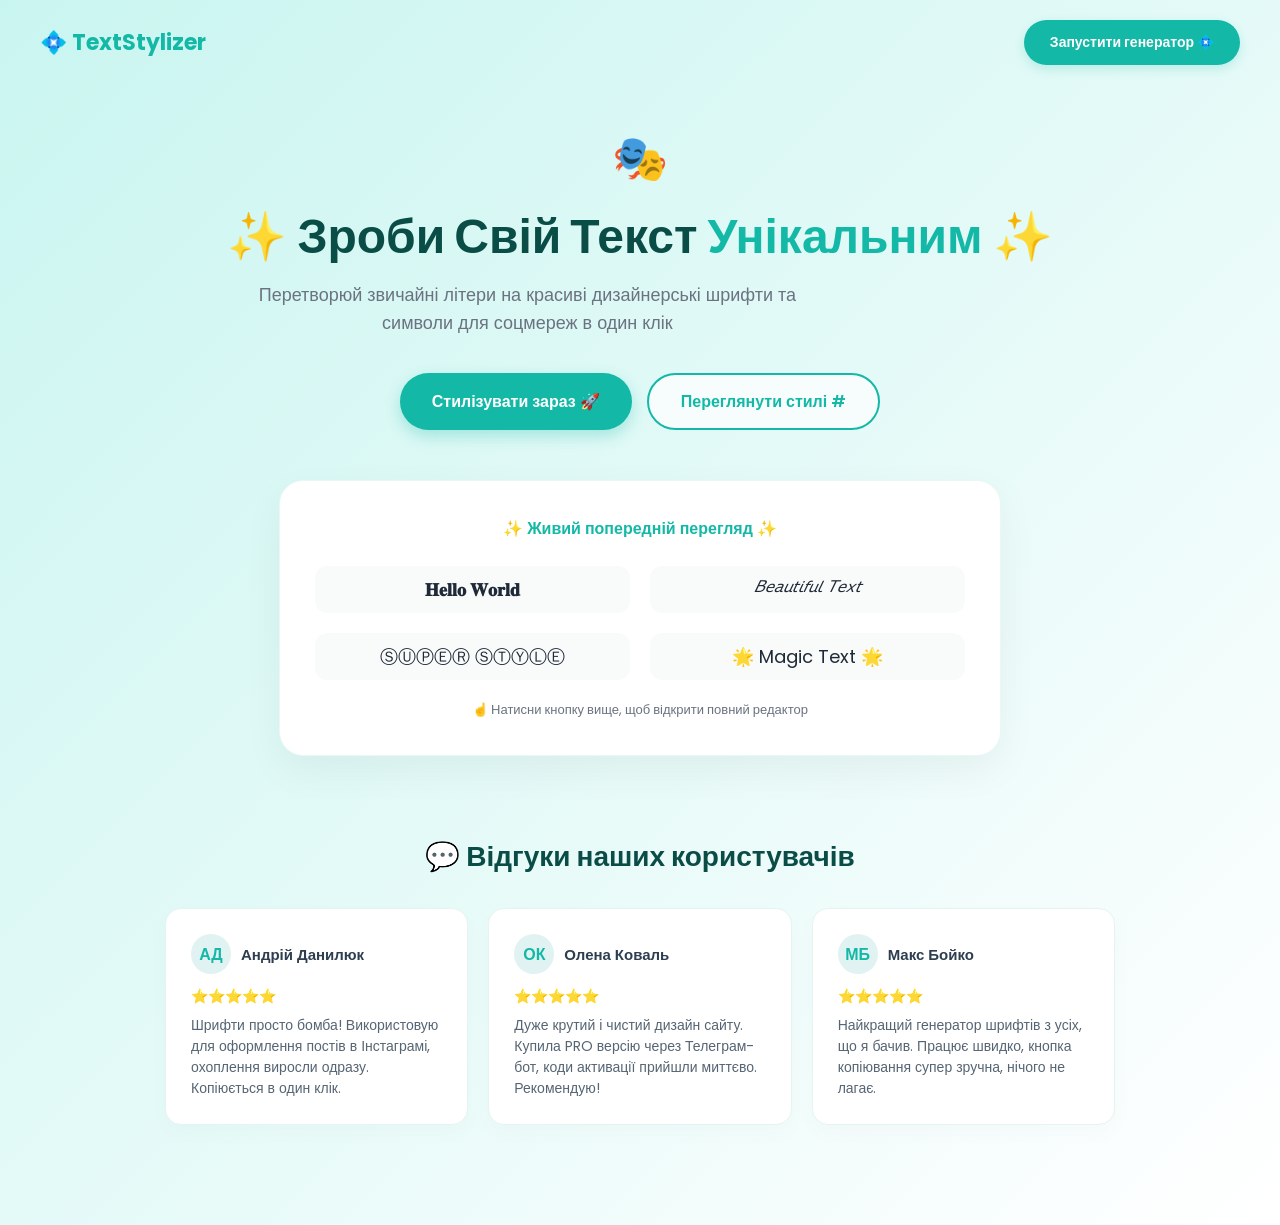
==== commit ba95c093: "Update index.html" ====
--- a/index.html
+++ b/index.html
@@ -1,23 +1,21 @@
 <!DOCTYPE html>
-<html lang="en">
+<html lang="uk">
 <head>
     <meta charset="UTF-8">
     <meta name="viewport" content="width=device-width, initial-scale=1.0">
-    <title>TextStylizer | Make Your Text POP</title>
+    <title>TextStylizer | Зроби свій текст унікальним</title>
     <link href="https://fonts.googleapis.com/css2?family=Poppins:wght@400;600;700;800&display=swap" rel="stylesheet">
     <style>
-        /* --- Головна колірна палітра та змінні --- */
         :root {
-            --primary-teal: #14b8a6; /* Головний бірюзовий колір кнопок та лого */
+            --primary-teal: #14b8a6;
             --primary-teal-hover: #0d9488;
-            --dark-teal-text: #0a4c46; /* Темний колір для заголовків */
-            --light-gray-text: #6b7280; /* Колір підзаголовків */
-            --light-teal-bg: #c9f5f0; /* Легкий бірюзовий для градієнта фону */
-            --font-family: 'Poppins', sans-serif;
-        }
-
-        /* --- Базові налаштування --- */
-        body, h1, h2, p, a, button { margin: 0; padding: 0; box-sizing: border-box; }
+            --dark-teal-text: #0a4c46;
+            --light-gray-text: #6b7280;
+            --light-teal-bg: #c9f5f0;
+            --font-family: 'Poppins', 'Arial', sans-serif;
+        }
+
+        body, h1, h2, h3, p, a, button { margin: 0; padding: 0; box-sizing: border-box; }
         
         body {
             font-family: var(--font-family);
@@ -26,98 +24,86 @@
             color: var(--dark-teal-text);
             display: flex;
             flex-direction: column;
-        }
-
-        /* --- Панель навігації (Header) --- */
+            align-items: center;
+        }
+
         .header {
             display: flex;
             justify-content: space-between;
             align-items: center;
-            padding: 20px 60px;
+            padding: 20px 40px;
             width: 100%;
-            max-width: 1400px;
-            margin: 0 auto;
+            max-width: 1200px;
         }
 
         .logo {
             display: flex;
             align-items: center;
-            font-size: 20px;
+            font-size: 22px;
             font-weight: 700;
             color: var(--primary-teal);
             text-decoration: none;
-        }
-
-        /* Плейсхолдер для іконки логотипу */
-        .logo-icon { margin-right: 10px; font-size: 24px; }
+            gap: 8px;
+        }
 
         .btn-launch {
             background-color: var(--primary-teal);
             color: white;
             border: none;
-            padding: 10px 24px;
-            border-radius: 50px; /* Дуже округлі кнопки */
+            padding: 12px 26px;
+            border-radius: 50px;
             font-weight: 600;
             font-size: 14px;
             cursor: pointer;
             text-decoration: none;
             display: inline-flex;
             align-items: center;
-            transition: background-color 0.2s ease, transform 0.1s ease;
-            box-shadow: 0 4px 6px rgba(20, 184, 166, 0.2);
-        }
-
-        .btn-launch:hover { background-color: var(--primary-teal-hover); }
-        .btn-launch:active { transform: translateY(1px); }
-        .btn-icon-nav { margin-left: 8px; font-size: 16px; }
-
-        /* --- Головна секція (Main/Hero) --- */
+            gap: 8px;
+            transition: all 0.2s ease;
+            box-shadow: 0 4px 12px rgba(20, 184, 166, 0.2);
+        }
+
+        .btn-launch:hover { background-color: var(--primary-teal-hover); transform: translateY(-1px); }
+
         .main {
-            flex: 1;
             display: flex;
             flex-direction: column;
             align-items: center;
-            justify-content: center;
             text-align: center;
-            padding: 60px 20px;
+            padding: 40px 20px;
             width: 100%;
             max-width: 1200px;
-            margin: 0 auto;
-        }
-
-        .masks-emoji { font-size: 40px; margin-bottom: 20px; }
+        }
+
+        .masks-emoji { font-size: 45px; margin-bottom: 15px; }
 
         .hero h1 {
-            font-size: 52px;
+            font-size: 48px;
             font-weight: 800;
             color: var(--dark-teal-text);
             margin-bottom: 15px;
+            line-height: 1.2;
             display: flex;
             align-items: center;
             justify-content: center;
-            line-height: 1.1;
-        }
-
-        /* Стилізація слова POP */
-        .hero h1 .pop-text { color: var(--primary-teal); }
-        
-        /* Зірочки навколо заголовка */
-        .sparkle-icon { margin: 0 15px; font-size: 36px; }
+            gap: 10px;
+        }
+        
+        .hero h1 span.highlight { color: var(--primary-teal); }
 
         .hero h2 {
             font-size: 18px;
             font-weight: 400;
             color: var(--light-gray-text);
-            margin-bottom: 40px;
-            max-width: 500px;
-            line-height: 1.5;
-        }
-
-        /* --- Кнопки Hero секції --- */
-        .hero-btns { display: flex; gap: 15px; margin-bottom: 60px; }
+            margin-bottom: 35px;
+            max-width: 600px;
+            line-height: 1.6;
+        }
+
+        .hero-btns { display: flex; gap: 15px; margin-bottom: 50px; justify-content: center; }
         
         .btn-hero {
-            padding: 14px 28px;
+            padding: 14px 32px;
             border-radius: 50px;
             font-weight: 600;
             font-size: 16px;
@@ -125,82 +111,49 @@
             text-decoration: none;
             display: inline-flex;
             align-items: center;
+            gap: 8px;
             transition: all 0.2s ease;
         }
 
-        .btn-start {
-            background-color: var(--primary-teal);
-            color: white;
-            box-shadow: 0 6px 12px rgba(20, 184, 166, 0.3);
-        }
+        .btn-start { background-color: var(--primary-teal); color: white; box-shadow: 0 6px 15px rgba(20, 184, 166, 0.3); }
         .btn-start:hover { background-color: var(--primary-teal-hover); transform: translateY(-2px); }
 
-        .btn-examples {
-            background-color: rgba(255, 255, 255, 0.4);
-            border: 2px solid var(--primary-teal);
-            color: var(--primary-teal);
-        }
-        .btn-examples:hover { background-color: rgba(20, 184, 166, 0.05); transform: translateY(-2px); }
-        
-        .btn-icon-hero { margin-left: 8px; font-size: 18px; }
-
-        /* --- Картка швидкого перегляду (Live Magic Preview) --- */
+        .btn-examples { background-color: rgba(255, 255, 255, 0.7); border: 2px solid var(--primary-teal); color: var(--primary-teal); }
+        .btn-examples:hover { background-color: white; transform: translateY(-2px); }
+        
         .preview-card {
             background-color: #ffffff;
-            border-radius: 20px;
-            padding: 40px;
+            border-radius: 24px;
+            padding: 35px;
             width: 100%;
-            max-width: 600px;
-            box-shadow: 0 15px 45px rgba(0,0,0,0.06); /* Легка тінь */
-            display: flex;
-            flex-direction: column;
-            align-items: center;
+            max-width: 650px;
+            box-shadow: 0 15px 40px rgba(0,0,0,0.05);
             border: 1px solid rgba(20, 184, 166, 0.1);
-        }
-
-        .card-header {
-            font-size: 16px;
-            font-weight: 600;
-            color: var(--primary-teal);
-            display: flex;
-            align-items: center;
-            margin-bottom: 30px;
-        }
-
-        .card-sparkle { margin: 0 8px; font-size: 14px; }
-
-        /* Сітка з прикладами текстів */
-        .text-rows {
-            display: grid;
-            grid-template-columns: 1fr 1fr;
-            gap: 20px;
-            width: 100%;
-            margin-bottom: 25px;
-            text-align: center;
-        }
-
-        .text-row { font-size: 18px; color: #1f2937; line-height: 1.3; }
-
-        /* Стилізація прикладів Юнікод-шрифтів */
-        .row-italic { font-family: serif; font-style: italic; }
-        .row-bold { font-weight: bold; }
-        .row-inverted { font-family: 'Courier New', monospace; font-weight: bold; color: #fff; background: #000; padding: 2px 6px; border-radius: 4px; }
-
-        /* Футер картки */
-        .card-footer { font-size: 14px; color: var(--light-gray-text); font-weight: 400; }
+            margin-bottom: 60px;
+        }
+
+        .card-header { font-size: 16px; font-weight: 600; color: var(--primary-teal); margin-bottom: 25px; display: flex; align-items: center; justify-content: center; gap: 6px; }
+
+        .text-rows { display: grid; grid-template-columns: 1fr 1fr; gap: 20px; width: 100%; margin-bottom: 20px; }
+        .text-row { font-size: 18px; color: #1f2937; padding: 10px; background: #f9fbfb; border-radius: 12px; }
+
+        /* Блок відгуків */
+        .reviews-container { width: 100%; max-width: 950px; margin-top: 20px; padding-bottom: 60px; }
+        .reviews-title { font-size: 28px; font-weight: 700; color: var(--dark-teal-text); margin-bottom: 30px; }
+        .reviews-grid { display: grid; grid-template-columns: 1fr 1fr 1fr; gap: 20px; text-align: left; }
+        .review-card { background: white; padding: 25px; border-radius: 16px; box-shadow: 0 8px 24px rgba(0,0,0,0.02); border: 1px solid #e6f4f1; }
+        .reviewer-info { display: flex; align-items: center; gap: 10px; margin-bottom: 12px; }
+        .reviewer-avatar { width: 40px; height: 40px; background: #e0f2f1; border-radius: 50%; display: flex; align-items: center; justify-content: center; font-weight: bold; color: var(--primary-teal); }
+        .reviewer-name { font-weight: 600; font-size: 15px; color: #2c3e50; }
+        .stars { color: #f1c40f; font-size: 14px; margin-bottom: 8px; }
+        .review-text { font-size: 14px; color: #566573; line-height: 1.5; }
     </style>
 </head>
 <body>
 
     <header class="header">
-        <a href="index.html" class="logo">
-            <span class="logo-icon">💠</span>
-            TextStylizer
-        </a>
-        <a href="app.html" class="btn-launch">
-            Launch Generator
-            <span class="btn-icon-nav">💠</span>
-        </a>
+        <a href="index.html" class="logo">💠 TextStylizer</a>
+        <a href="app.html" class="btn-launch">Запустити генератор 💠</a>
     </header>
 
     <main class="main">
@@ -208,39 +161,55 @@
         
         <div class="hero">
             <h1>
-                <span class="sparkle-icon">✨</span>
-                Make Your Text <span class="pop-text">POP</span>
-                <span class="sparkle-icon">✨</span>
+                <span>✨</span> Зроби Свій Текст <span class="highlight">Унікальним</span> <span>✨</span>
             </h1>
-            <h2>Turn boring text into fancy fonts and emoji art</h2>
+            <h2>Перетворюй звичайні літери на красиві дизайнерські шрифти та символи для соцмереж в один клік</h2>
             
             <div class="hero-btns">
-                <a href="app.html" class="btn-hero btn-start">
-                    Start Styling Now
-                    <span class="btn-icon-hero">🚀</span>
-                </a>
-                <a href="app.html" class="btn-hero btn-examples">
-                    See Examples
-                    <span class="btn-icon-hero">#️</span>
-                </a>
+                <a href="app.html" class="btn-hero btn-start">Стилізувати зараз 🚀</a>
+                <a href="app.html" class="btn-hero btn-examples">Переглянути стилі #️</a>
             </div>
         </div>
 
         <div class="preview-card">
-            <div class="card-header">
-                <span class="card-sparkle">✨</span>
-                Live Magic Preview
-                <span class="card-sparkle">✨</span>
+            <div class="card-header">✨ Живий попередній перегляд ✨</div>
+            <div class="text-rows">
+                <div class="text-row" style="font-weight: bold;">𝐇𝐞𝐥𝐥𝐨 𝐖𝐨𝐫𝐥𝐝</div>
+                <div class="text-row" style="font-style: italic;">𝘉𝘦𝘢𝘶𝘵𝘪𝘧𝘶𝘭 𝘛𝘦𝘹𝘵</div>
+                <div class="text-row">ⓈⓊⓅⒺⓇ ⓈⓉⓎⓁⒺ</div>
+                <div class="text-row">🌟 Magic Text 🌟</div>
             </div>
-            
-            <div class="text-rows">
-                <div class="text-row row-italic">*Hello World*</div>
-                <div class="text-row row-bold">HELLO WORLD</div>
-                <div class="text-row row-inverted">🅗🅔🅛🅛🅞 🅦🅞🅡🅛🅓</div>
-                <div class="text-row">🌟 Hello World 🌟</div>
+            <p style="font-size: 13px; color: var(--light-gray-text);">☝️ Натисни кнопку вище, щоб відкрити повний редактор</p>
+        </div>
+
+        <div class="reviews-container">
+            <h3 class="reviews-title">💬 Відгуки наших користувачів</h3>
+            <div class="reviews-grid">
+                <div class="review-card">
+                    <div class="reviewer-info">
+                        <div class="reviewer-avatar">АД</div>
+                        <div class="reviewer-name">Андрій Данилюк</div>
+                    </div>
+                    <div class="stars">⭐⭐⭐⭐⭐</div>
+                    <p class="review-text">Шрифти просто бомба! Використовую для оформлення постів в Інстаграмі, охоплення виросли одразу. Копіюється в один клік.</p>
+                </div>
+                <div class="review-card">
+                    <div class="reviewer-info">
+                        <div class="reviewer-avatar">ОК</div>
+                        <div class="reviewer-name">Олена Коваль</div>
+                    </div>
+                    <div class="stars">⭐⭐⭐⭐⭐</div>
+                    <p class="review-text">Дуже крутий і чистий дизайн сайту. Купила PRO версію через Телеграм-бот, коди активації прийшли миттєво. Рекомендую!</p>
+                </div>
+                <div class="review-card">
+                    <div class="reviewer-info">
+                        <div class="reviewer-avatar">МБ</div>
+                        <div class="reviewer-name">Макс Бойко</div>
+                    </div>
+                    <div class="stars">⭐⭐⭐⭐⭐</div>
+                    <p class="review-text">Найкращий генератор шрифтів з усіх, що я бачив. Працює швидко, кнопка копіювання супер зручна, нічого не лагає.</p>
+                </div>
             </div>
-            
-            <p class="card-footer">☝️ Hover over the text to see the magic!</p>
         </div>
     </main>
 
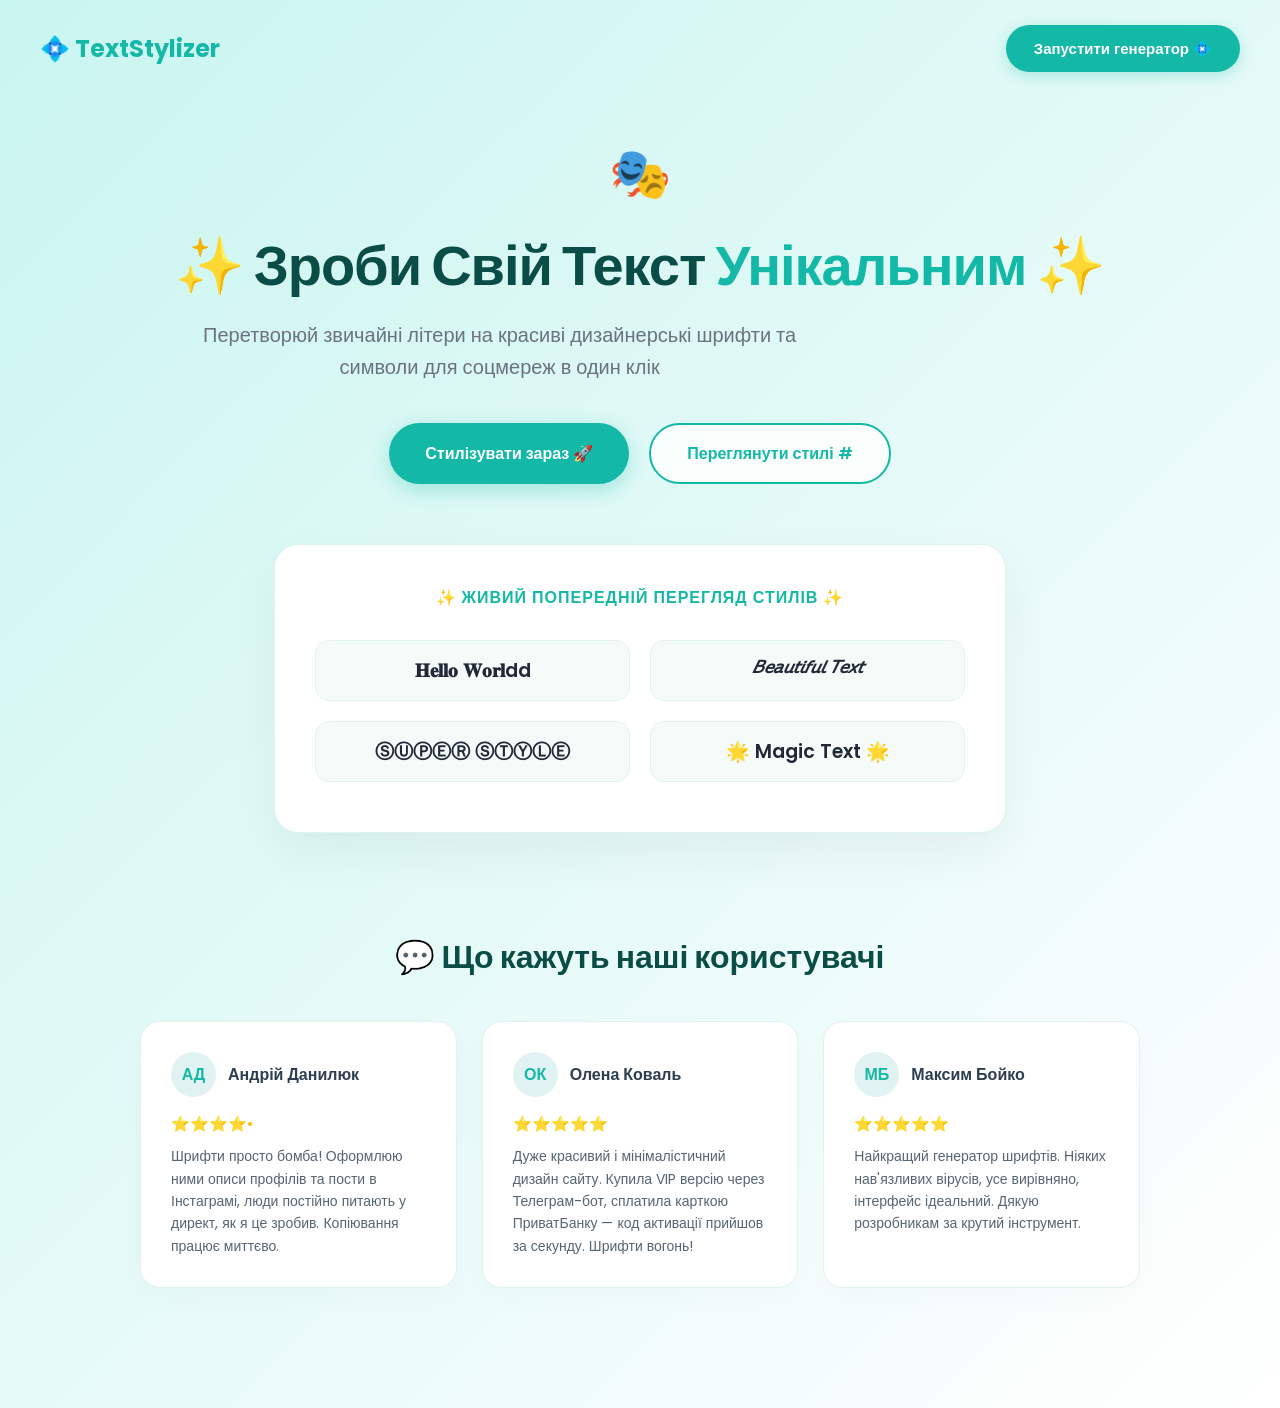
==== commit 6fce2080: "Update index.html" ====
--- a/index.html
+++ b/index.html
@@ -3,7 +3,7 @@
 <head>
     <meta charset="UTF-8">
     <meta name="viewport" content="width=device-width, initial-scale=1.0">
-    <title>TextStylizer | Зроби свій текст унікальним</title>
+    <title>TextStylizer | Прокачай свій текст</title>
     <link href="https://fonts.googleapis.com/css2?family=Poppins:wght@400;600;700;800&display=swap" rel="stylesheet">
     <style>
         :root {
@@ -12,26 +12,27 @@
             --dark-teal-text: #0a4c46;
             --light-gray-text: #6b7280;
             --light-teal-bg: #c9f5f0;
-            --font-family: 'Poppins', 'Arial', sans-serif;
         }
 
         body, h1, h2, h3, p, a, button { margin: 0; padding: 0; box-sizing: border-box; }
         
         body {
-            font-family: var(--font-family);
+            font-family: 'Poppins', sans-serif;
             background: linear-gradient(135deg, var(--light-teal-bg) 0%, #ffffff 100%);
             min-height: 100vh;
             color: var(--dark-teal-text);
             display: flex;
             flex-direction: column;
             align-items: center;
-        }
-
+            overflow-x: hidden;
+        }
+
+        /* Навігація */
         .header {
             display: flex;
             justify-content: space-between;
             align-items: center;
-            padding: 20px 40px;
+            padding: 25px 40px;
             width: 100%;
             max-width: 1200px;
         }
@@ -39,32 +40,32 @@
         .logo {
             display: flex;
             align-items: center;
-            font-size: 22px;
+            font-size: 24px;
             font-weight: 700;
             color: var(--primary-teal);
             text-decoration: none;
-            gap: 8px;
+            gap: 10px;
         }
 
         .btn-launch {
             background-color: var(--primary-teal);
             color: white;
             border: none;
-            padding: 12px 26px;
+            padding: 12px 28px;
             border-radius: 50px;
             font-weight: 600;
-            font-size: 14px;
+            font-size: 15px;
             cursor: pointer;
             text-decoration: none;
             display: inline-flex;
             align-items: center;
             gap: 8px;
             transition: all 0.2s ease;
-            box-shadow: 0 4px 12px rgba(20, 184, 166, 0.2);
-        }
-
+            box-shadow: 0 4px 14px rgba(20, 184, 166, 0.25);
+        }
         .btn-launch:hover { background-color: var(--primary-teal-hover); transform: translateY(-1px); }
 
+        /* Головний екран */
         .main {
             display: flex;
             flex-direction: column;
@@ -75,35 +76,37 @@
             max-width: 1200px;
         }
 
-        .masks-emoji { font-size: 45px; margin-bottom: 15px; }
+        .masks-emoji { font-size: 50px; margin-bottom: 20px; animation: bounce 2s infinite; }
 
         .hero h1 {
-            font-size: 48px;
+            font-size: 56px;
             font-weight: 800;
             color: var(--dark-teal-text);
-            margin-bottom: 15px;
+            margin-bottom: 20px;
             line-height: 1.2;
-            display: flex;
-            align-items: center;
-            justify-content: center;
-            gap: 10px;
-        }
-        
-        .hero h1 span.highlight { color: var(--primary-teal); }
+            letter-spacing: -1px;
+        }
+        
+        .hero h1 .highlight {
+            color: var(--primary-teal);
+            position: relative;
+            display: inline-block;
+        }
 
         .hero h2 {
-            font-size: 18px;
+            font-size: 20px;
             font-weight: 400;
             color: var(--light-gray-text);
-            margin-bottom: 35px;
-            max-width: 600px;
+            margin-bottom: 40px;
+            max-width: 650px;
             line-height: 1.6;
         }
 
-        .hero-btns { display: flex; gap: 15px; margin-bottom: 50px; justify-content: center; }
+        /* Кнопки дії */
+        .hero-btns { display: flex; gap: 20px; margin-bottom: 60px; justify-content: center; }
         
         .btn-hero {
-            padding: 14px 32px;
+            padding: 16px 36px;
             border-radius: 50px;
             font-weight: 600;
             font-size: 16px;
@@ -111,103 +114,104 @@
             text-decoration: none;
             display: inline-flex;
             align-items: center;
-            gap: 8px;
+            gap: 10px;
             transition: all 0.2s ease;
         }
 
-        .btn-start { background-color: var(--primary-teal); color: white; box-shadow: 0 6px 15px rgba(20, 184, 166, 0.3); }
+        .btn-start { background-color: var(--primary-teal); color: white; box-shadow: 0 6px 20px rgba(20, 184, 166, 0.3); }
         .btn-start:hover { background-color: var(--primary-teal-hover); transform: translateY(-2px); }
 
-        .btn-examples { background-color: rgba(255, 255, 255, 0.7); border: 2px solid var(--primary-teal); color: var(--primary-teal); }
+        .btn-examples { background-color: rgba(255, 255, 255, 0.8); border: 2px solid var(--primary-teal); color: var(--primary-teal); }
         .btn-examples:hover { background-color: white; transform: translateY(-2px); }
         
+        /* Віджети прев'ю */
         .preview-card {
             background-color: #ffffff;
             border-radius: 24px;
-            padding: 35px;
+            padding: 40px;
             width: 100%;
             max-width: 650px;
-            box-shadow: 0 15px 40px rgba(0,0,0,0.05);
-            border: 1px solid rgba(20, 184, 166, 0.1);
-            margin-bottom: 60px;
-        }
-
-        .card-header { font-size: 16px; font-weight: 600; color: var(--primary-teal); margin-bottom: 25px; display: flex; align-items: center; justify-content: center; gap: 6px; }
-
-        .text-rows { display: grid; grid-template-columns: 1fr 1fr; gap: 20px; width: 100%; margin-bottom: 20px; }
-        .text-row { font-size: 18px; color: #1f2937; padding: 10px; background: #f9fbfb; border-radius: 12px; }
-
-        /* Блок відгуків */
-        .reviews-container { width: 100%; max-width: 950px; margin-top: 20px; padding-bottom: 60px; }
-        .reviews-title { font-size: 28px; font-weight: 700; color: var(--dark-teal-text); margin-bottom: 30px; }
-        .reviews-grid { display: grid; grid-template-columns: 1fr 1fr 1fr; gap: 20px; text-align: left; }
-        .review-card { background: white; padding: 25px; border-radius: 16px; box-shadow: 0 8px 24px rgba(0,0,0,0.02); border: 1px solid #e6f4f1; }
-        .reviewer-info { display: flex; align-items: center; gap: 10px; margin-bottom: 12px; }
-        .reviewer-avatar { width: 40px; height: 40px; background: #e0f2f1; border-radius: 50%; display: flex; align-items: center; justify-content: center; font-weight: bold; color: var(--primary-teal); }
-        .reviewer-name { font-weight: 600; font-size: 15px; color: #2c3e50; }
-        .stars { color: #f1c40f; font-size: 14px; margin-bottom: 8px; }
-        .review-text { font-size: 14px; color: #566573; line-height: 1.5; }
+            box-shadow: 0 20px 50px rgba(0, 0, 0, 0.05);
+            border: 1px solid rgba(20, 184, 166, 0.15);
+            margin-bottom: 80px;
+        }
+
+        .card-header { font-size: 16px; font-weight: 600; color: var(--primary-teal); margin-bottom: 30px; letter-spacing: 1px; text-transform: uppercase; }
+
+        .text-rows { display: grid; grid-template-columns: 1fr 1fr; gap: 20px; width: 100%; margin-bottom: 10px; }
+        .text-row { font-size: 19px; color: #1f2937; padding: 15px; background: #f4fbf9; border-radius: 14px; border: 1px solid #e2f4f1; font-weight: 600; }
+
+        /* Відгуки */
+        .reviews-section { width: 100%; max-width: 1000px; margin-top: 20px; padding-bottom: 80px; }
+        .reviews-title { font-size: 32px; font-weight: 800; color: var(--dark-teal-text); margin-bottom: 40px; }
+        .reviews-grid { display: grid; grid-template-columns: repeat(auto-fit, minmax(300px, 1fr)); gap: 25px; text-align: left; }
+        .review-card { background: white; padding: 30px; border-radius: 20px; box-shadow: 0 10px 30px rgba(0,0,0,0.02); border: 1px solid #e1f2ef; transition: transform 0.2s; }
+        .review-card:hover { transform: translateY(-5px); }
+        .reviewer { display: flex; align-items: center; gap: 12px; margin-bottom: 15px; }
+        .avatar { width: 45px; height: 45px; background: #e0f2f1; border-radius: 50%; display: flex; align-items: center; justify-content: center; font-weight: 700; color: var(--primary-teal); font-size: 16px; }
+        .name { font-weight: 600; font-size: 16px; color: #2c3e50; }
+        .stars { color: #f1c40f; font-size: 15px; margin-bottom: 10px; }
+        .text { font-size: 14px; color: #566573; line-height: 1.6; }
+
+        @keyframes bounce { 0%, 100% { transform: translateY(0); } 50% { transform: translateY(-10px); } }
     </style>
 </head>
 <body>
 
     <header class="header">
         <a href="index.html" class="logo">💠 TextStylizer</a>
-        <a href="app.html" class="btn-launch">Запустити генератор 💠</a>
+        <a href="app/index.html" class="btn-launch">Запустити генератор 💠</a>
     </header>
 
     <main class="main">
         <div class="masks-emoji">🎭</div>
         
         <div class="hero">
-            <h1>
-                <span>✨</span> Зроби Свій Текст <span class="highlight">Унікальним</span> <span>✨</span>
-            </h1>
+            <h1>✨ Зроби Свій Текст <span class="highlight">Унікальним</span> ✨</h1>
             <h2>Перетворюй звичайні літери на красиві дизайнерські шрифти та символи для соцмереж в один клік</h2>
             
             <div class="hero-btns">
-                <a href="app.html" class="btn-hero btn-start">Стилізувати зараз 🚀</a>
-                <a href="app.html" class="btn-hero btn-examples">Переглянути стилі #️</a>
+                <a href="app/index.html" class="btn-hero btn-start">Стилізувати зараз 🚀</a>
+                <a href="app/index.html" class="btn-hero btn-examples">Переглянути стилі #️</a>
             </div>
         </div>
 
         <div class="preview-card">
-            <div class="card-header">✨ Живий попередній перегляд ✨</div>
+            <div class="card-header">✨ Живий попередній перегляд стилів ✨</div>
             <div class="text-rows">
-                <div class="text-row" style="font-weight: bold;">𝐇𝐞𝐥𝐥𝐨 𝐖𝐨𝐫𝐥𝐝</div>
-                <div class="text-row" style="font-style: italic;">𝘉𝘦𝘢𝘶𝘵𝘪𝘧𝘶𝘭 𝘛𝘦𝘹𝘵</div>
+                <div class="text-row">𝐇𝐞𝐥𝐥𝐨 𝐖𝐨𝐫𝐥dd</div>
+                <div class="text-row" style="font-style: italic; font-family: serif;">𝘉𝘦𝘢𝘶𝘵𝘪𝘧𝘶𝘭 𝘛𝘦𝘹𝘵</div>
                 <div class="text-row">ⓈⓊⓅⒺⓇ ⓈⓉⓎⓁⒺ</div>
                 <div class="text-row">🌟 Magic Text 🌟</div>
             </div>
-            <p style="font-size: 13px; color: var(--light-gray-text);">☝️ Натисни кнопку вище, щоб відкрити повний редактор</p>
         </div>
 
-        <div class="reviews-container">
-            <h3 class="reviews-title">💬 Відгуки наших користувачів</h3>
+        <div class="reviews-section">
+            <h3 class="reviews-title">💬 Що кажуть наші користувачі</h3>
             <div class="reviews-grid">
                 <div class="review-card">
-                    <div class="reviewer-info">
-                        <div class="reviewer-avatar">АД</div>
-                        <div class="reviewer-name">Андрій Данилюк</div>
+                    <div class="reviewer">
+                        <div class="avatar">АД</div>
+                        <div class="name">Андрій Данилюк</div>
+                    </div>
+                    <div class="stars">⭐⭐⭐⭐•</div>
+                    <p class="text">Шрифти просто бомба! Оформлюю ними описи профілів та пости в Інстаграмі, люди постійно питають у директ, як я це зробив. Копіювання працює миттєво.</p>
+                </div>
+                <div class="review-card">
+                    <div class="reviewer">
+                        <div class="avatar">ОК</div>
+                        <div class="name">Олена Коваль</div>
                     </div>
                     <div class="stars">⭐⭐⭐⭐⭐</div>
-                    <p class="review-text">Шрифти просто бомба! Використовую для оформлення постів в Інстаграмі, охоплення виросли одразу. Копіюється в один клік.</p>
+                    <p class="text">Дуже красивий і мінімалістичний дизайн сайту. Купила VIP версію через Телеграм-бот, сплатила карткою ПриватБанку — код активації прийшов за секунду. Шрифти вогонь!</p>
                 </div>
                 <div class="review-card">
-                    <div class="reviewer-info">
-                        <div class="reviewer-avatar">ОК</div>
-                        <div class="reviewer-name">Олена Коваль</div>
+                    <div class="reviewer">
+                        <div class="avatar">МБ</div>
+                        <div class="name">Максим Бойко</div>
                     </div>
                     <div class="stars">⭐⭐⭐⭐⭐</div>
-                    <p class="review-text">Дуже крутий і чистий дизайн сайту. Купила PRO версію через Телеграм-бот, коди активації прийшли миттєво. Рекомендую!</p>
-                </div>
-                <div class="review-card">
-                    <div class="reviewer-info">
-                        <div class="reviewer-avatar">МБ</div>
-                        <div class="reviewer-name">Макс Бойко</div>
-                    </div>
-                    <div class="stars">⭐⭐⭐⭐⭐</div>
-                    <p class="review-text">Найкращий генератор шрифтів з усіх, що я бачив. Працює швидко, кнопка копіювання супер зручна, нічого не лагає.</p>
+                    <p class="text">Найкращий генератор шрифтів. Ніяких нав'язливих вірусів, усе вирівняно, інтерфейс ідеальний. Дякую розробникам за крутий інструмент.</p>
                 </div>
             </div>
         </div>
